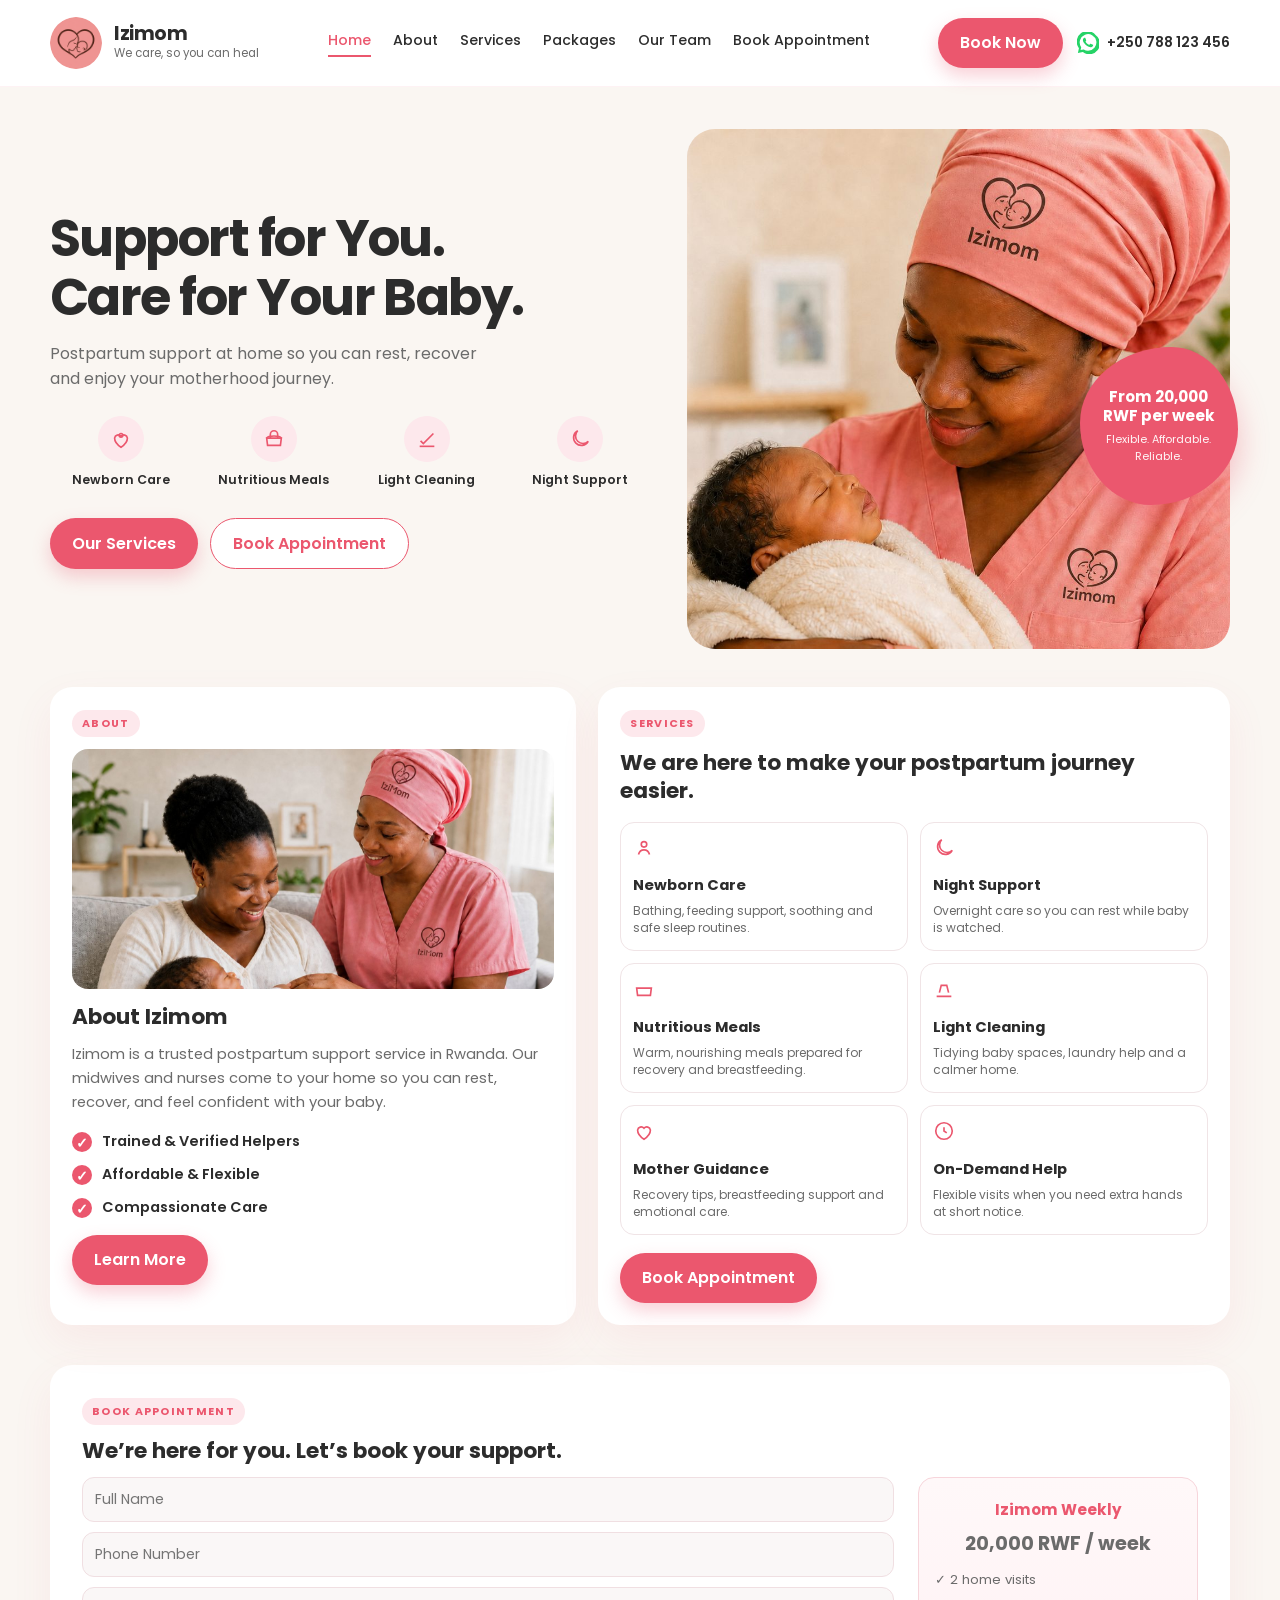
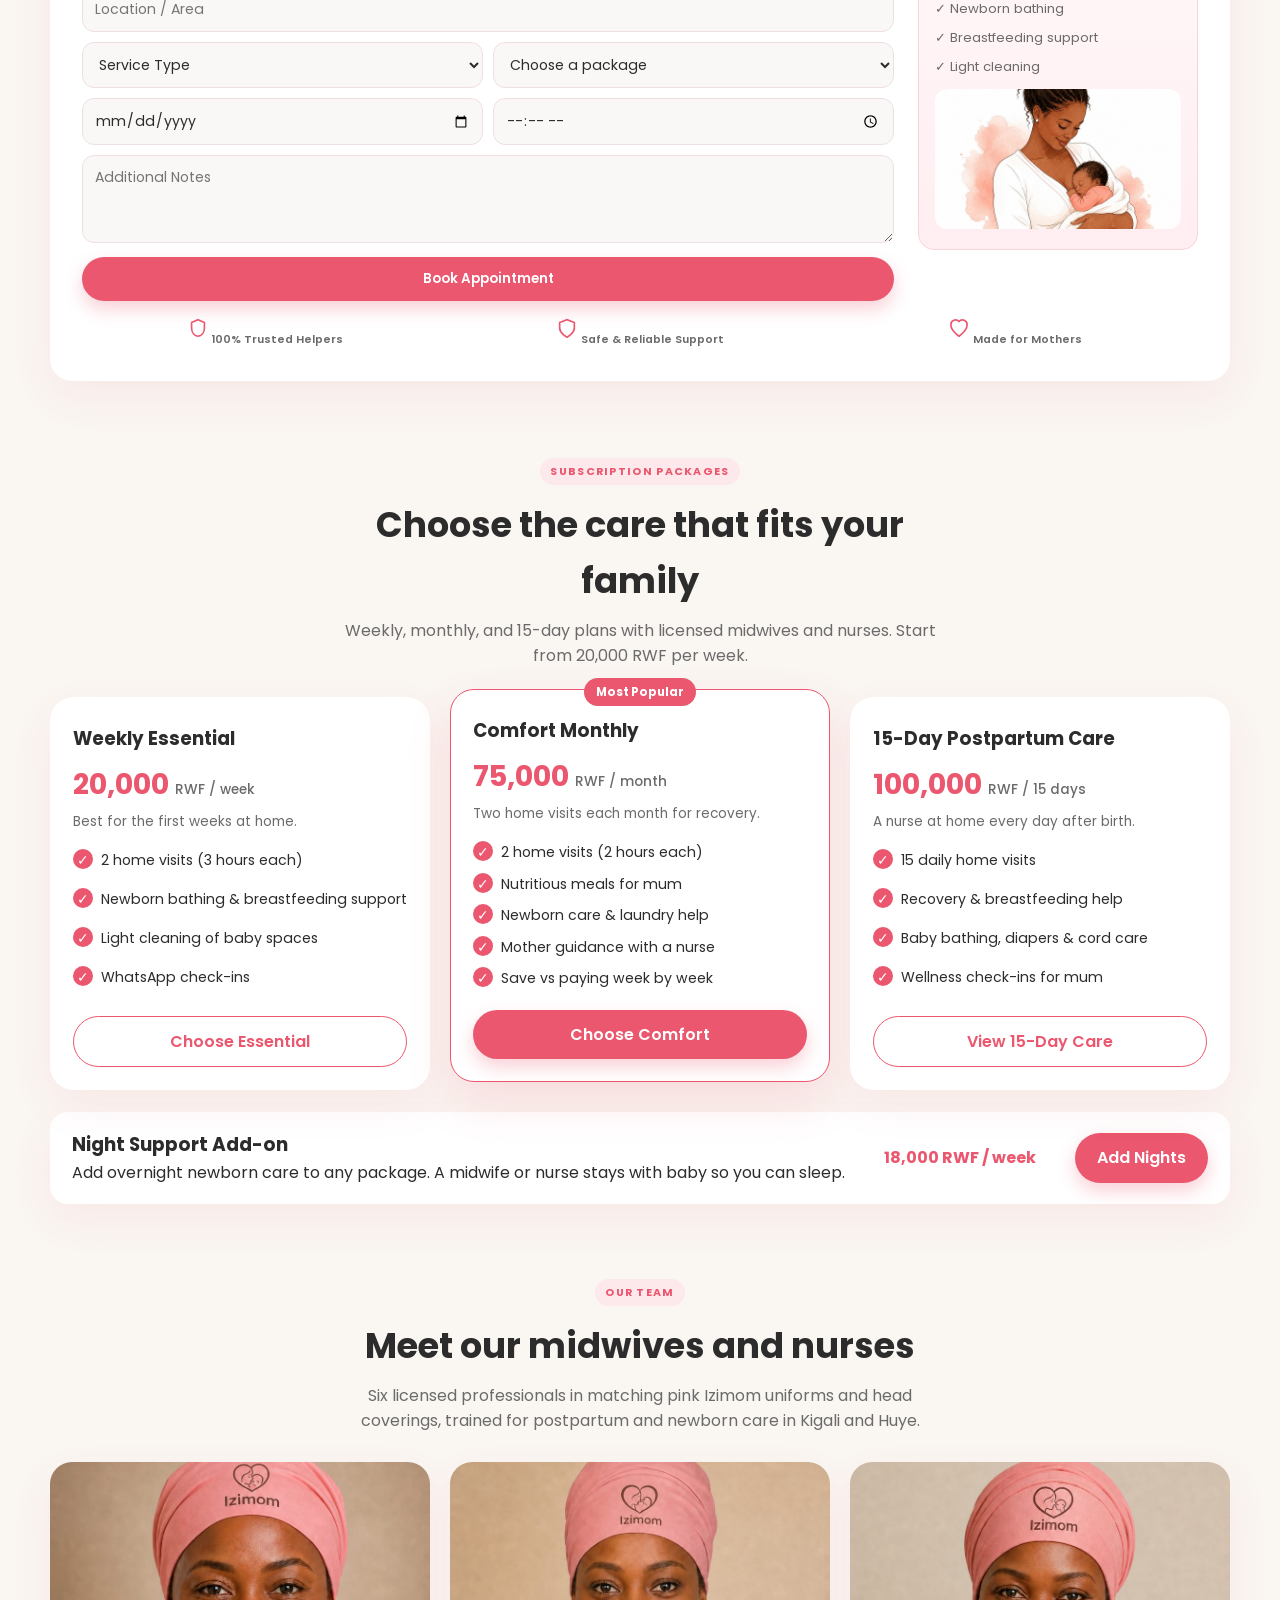
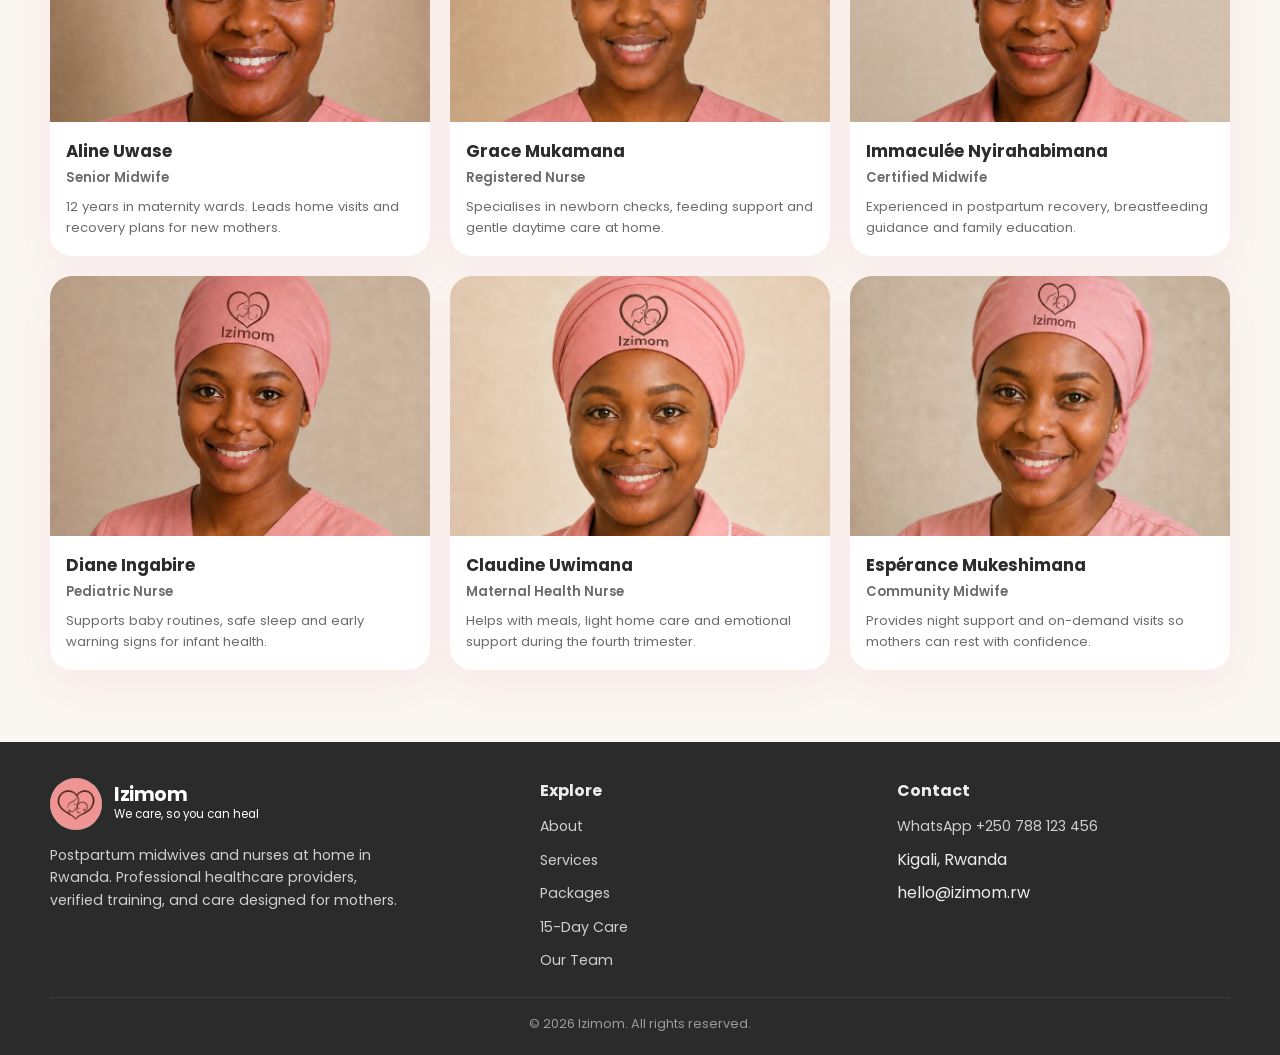
==== index.html @ 1eb3b823 "Set Comfort Monthly visits to two hours each. Co-authored-by: Cursor <cursoragent@cursor.com>" ====
<!DOCTYPE html>
<html lang="en">
<head>
  <meta charset="UTF-8">
  <meta name="viewport" content="width=device-width, initial-scale=1.0">
  <title>Izimom | We care, so you can heal</title>
  <meta name="description" content="Trusted postpartum support at home in Rwanda. Midwives and nurses helping new mothers rest, recover, and care for their babies.">
  <link rel="icon" href="images/logo-icon.png?v=5" type="image/png">
  <link rel="preconnect" href="https://fonts.googleapis.com">
  <link rel="preconnect" href="https://fonts.gstatic.com" crossorigin>
  <link href="https://fonts.googleapis.com/css2?family=Poppins:wght@400;500;600;700;800&display=swap" rel="stylesheet">
  <link rel="stylesheet" href="css/styles.css">
</head>
<body>
  <header class="header">
    <div class="container header-inner">
      <a class="brand" href="#home">
        <img src="images/logo-icon.png?v=5" alt="Izimom logo">
        <span class="brand-text">
          <strong>Izimom</strong>
          <span>We care, so you can heal</span>
        </span>
      </a>

      <button class="menu-toggle" aria-label="Open menu">
        <span></span><span></span><span></span>
      </button>

      <nav class="nav" aria-label="Primary">
        <a class="active" href="#home">Home</a>
        <a href="#about">About</a>
        <a href="#services">Services</a>
        <a href="#packages">Packages</a>
        <a href="#team">Our Team</a>
        <a href="#booking">Book Appointment</a>
      </nav>

      <div class="header-actions">
        <a class="btn btn-primary" href="#booking">Book Now</a>
        <a class="whatsapp" href="https://wa.me/250788123456" target="_blank" rel="noopener">
          <svg viewBox="0 0 24 24" fill="#25D366" aria-hidden="true">
            <path d="M20.5 3.5A11 11 0 0 0 2.1 17.7L1 23l5.4-1.1A11 11 0 1 0 20.5 3.5zm-8.5 17a9.1 9.1 0 0 1-4.6-1.3l-.3-.2-3.2.7.7-3.1-.2-.3A9.1 9.1 0 1 1 12 20.5zm5-6.8c-.3-.1-1.6-.8-1.9-.9s-.4-.1-.6.1-.7.9-.8 1-.3.2-.6.1a7.4 7.4 0 0 1-2.2-1.4 8.2 8.2 0 0 1-1.5-1.9c-.2-.3 0-.4.1-.6l.4-.5.1-.3a.5.5 0 0 0 0-.5c0-.1-.6-1.5-.8-2s-.4-.5-.6-.5h-.5a1 1 0 0 0-.7.3 3 3 0 0 0-1 2.3 5.2 5.2 0 0 0 1.1 2.8 12 12 0 0 0 4.6 4.1 15.6 15.6 0 0 0 1.6.6 3.8 3.8 0 0 0 1.8.1 2.9 2.9 0 0 0 1.9-1.3 2.3 2.3 0 0 0 .2-1.3c-.1-.1-.3-.2-.6-.3z"/>
          </svg>
          <span>+250 788 123 456</span>
        </a>
      </div>
    </div>
  </header>

  <main>
    <section class="hero" id="home">
      <div class="container hero-grid">
        <div>
          <h1>Support for You.<br>Care for Your Baby.</h1>
          <p class="lead">Postpartum support at home so you can rest, recover and enjoy your motherhood journey.</p>

          <div class="feature-row">
            <div class="feature">
              <span class="feature-icon">
                <svg viewBox="0 0 24 24" fill="none" stroke="currentColor" stroke-width="1.8"><path d="M12 21s-7-4.4-7-10a4 4 0 0 1 7-2 4 4 0 0 1 7 2c0 5.6-7 10-7 10z"/><circle cx="12" cy="8" r="2"/></svg>
              </span>
              Newborn Care
            </div>
            <div class="feature">
              <span class="feature-icon">
                <svg viewBox="0 0 24 24" fill="none" stroke="currentColor" stroke-width="1.8"><path d="M4 11h16l-1 8H5l-1-8z"/><path d="M8 11V7a4 4 0 0 1 8 0v4"/><path d="M4 11c2-3 14-3 16 0"/></svg>
              </span>
              Nutritious Meals
            </div>
            <div class="feature">
              <span class="feature-icon">
                <svg viewBox="0 0 24 24" fill="none" stroke="currentColor" stroke-width="1.8"><path d="M5 14l3 3 11-11"/><path d="M4 20h16"/></svg>
              </span>
              Light Cleaning
            </div>
            <div class="feature">
              <span class="feature-icon">
                <svg viewBox="0 0 24 24" fill="none" stroke="currentColor" stroke-width="1.8"><path d="M21 14.5A8.5 8.5 0 1 1 9.5 3 7 7 0 0 0 21 14.5z"/></svg>
              </span>
              Night Support
            </div>
          </div>

          <div class="hero-ctas">
            <a class="btn btn-primary" href="#services">Our Services</a>
            <a class="btn btn-outline" href="#booking">Book Appointment</a>
          </div>
        </div>

        <div class="hero-media">
          <img src="images/hero-nurse.jpg?v=5" alt="Izimom nurse in a pink uniform, holding a sleeping newborn">
          <aside class="price-badge">
            <div>
              <strong>From 20,000 RWF per week</strong>
              <small>Flexible. Affordable. Reliable.</small>
            </div>
          </aside>
        </div>
      </div>
    </section>

    <section class="about-services" id="about">
      <div class="container about-services-grid">
        <article class="panel">
          <span class="eyebrow">ABOUT</span>
          <img class="about-photo" src="images/about-care.jpg?v=5" alt="Izimom nurse supporting a mother and baby">
          <h2>About Izimom</h2>
          <p>Izimom is a trusted postpartum support service in Rwanda. Our midwives and nurses come to your home so you can rest, recover, and feel confident with your baby.</p>
          <ul class="checks">
            <li><span class="check">✓</span> Trained &amp; Verified Helpers</li>
            <li><span class="check">✓</span> Affordable &amp; Flexible</li>
            <li><span class="check">✓</span> Compassionate Care</li>
          </ul>
          <a class="btn btn-primary" href="#team">Learn More</a>
        </article>

        <article class="panel" id="services">
          <span class="eyebrow">SERVICES</span>
          <h2>We are here to make your postpartum journey easier.</h2>
          <div class="service-grid">
            <div class="service-card">
              <svg viewBox="0 0 24 24" fill="none" stroke="currentColor" stroke-width="1.8"><circle cx="12" cy="8" r="3"/><path d="M6 19c.8-3 3-5 6-5s5.2 2 6 5"/></svg>
              <h3>Newborn Care</h3>
              <p>Bathing, feeding support, soothing and safe sleep routines.</p>
            </div>
            <div class="service-card">
              <svg viewBox="0 0 24 24" fill="none" stroke="currentColor" stroke-width="1.8"><path d="M21 14.5A8.5 8.5 0 1 1 9.5 3 7 7 0 0 0 21 14.5z"/></svg>
              <h3>Night Support</h3>
              <p>Overnight care so you can rest while baby is watched.</p>
            </div>
            <div class="service-card">
              <svg viewBox="0 0 24 24" fill="none" stroke="currentColor" stroke-width="1.8"><path d="M4 11h16l-1 8H5l-1-8z"/></svg>
              <h3>Nutritious Meals</h3>
              <p>Warm, nourishing meals prepared for recovery and breastfeeding.</p>
            </div>
            <div class="service-card">
              <svg viewBox="0 0 24 24" fill="none" stroke="currentColor" stroke-width="1.8"><path d="M4 20h16M7 16l2-8h6l2 8"/></svg>
              <h3>Light Cleaning</h3>
              <p>Tidying baby spaces, laundry help and a calmer home.</p>
            </div>
            <div class="service-card">
              <svg viewBox="0 0 24 24" fill="none" stroke="currentColor" stroke-width="1.8"><path d="M12 21s-7-4.4-7-10a4 4 0 0 1 7-2 4 4 0 0 1 7 2c0 5.6-7 10-7 10z"/></svg>
              <h3>Mother Guidance</h3>
              <p>Recovery tips, breastfeeding support and emotional care.</p>
            </div>
            <div class="service-card">
              <svg viewBox="0 0 24 24" fill="none" stroke="currentColor" stroke-width="1.8"><circle cx="12" cy="12" r="9"/><path d="M12 8v4l3 2"/></svg>
              <h3>On-Demand Help</h3>
              <p>Flexible visits when you need extra hands at short notice.</p>
            </div>
          </div>
          <a class="btn btn-primary" href="#booking">Book Appointment</a>
        </article>
      </div>
    </section>

    <section class="booking-section" id="booking">
      <div class="container">
        <article class="panel booking-panel">
          <span class="eyebrow">BOOK APPOINTMENT</span>
          <h2>We’re here for you. Let’s book your support.</h2>
          <div class="booking-wrap">
            <form class="form" id="booking-form">
              <label class="sr-only" for="name">Full Name</label>
              <input id="name" name="name" type="text" placeholder="Full Name" required>

              <label class="sr-only" for="phone">Phone Number</label>
              <input id="phone" name="phone" type="tel" placeholder="Phone Number" required>

              <label class="sr-only" for="location">Location / Area</label>
              <input id="location" name="location" type="text" placeholder="Location / Area" required>

              <div class="form-row">
                <label class="sr-only" for="service">Service Type</label>
                <select id="service" name="service" required>
                  <option value="">Service Type</option>
                  <option>Newborn Care</option>
                  <option>Night Support</option>
                  <option>Nutritious Meals</option>
                  <option>Light Cleaning</option>
                  <option>Mother Guidance</option>
                  <option>On-Demand Help</option>
                </select>

                <label class="sr-only" for="package">Subscription Package</label>
                <select id="package" name="package" required>
                  <option value="">Choose a package</option>
                  <option>Weekly Essential — 20,000 RWF / week</option>
                  <option>Comfort Monthly — 75,000 RWF / month</option>
                  <option>15-Day Postpartum Care — 100,000 RWF</option>
                  <option>Night Support Add-on — 18,000 RWF / week</option>
                </select>
              </div>

              <div class="form-row">
                <label class="sr-only" for="date">Preferred Date</label>
                <input id="date" name="date" type="date" required>

                <label class="sr-only" for="time">Preferred Time</label>
                <input id="time" name="time" type="time" required>
              </div>

              <label class="sr-only" for="notes">Additional Notes</label>
              <textarea id="notes" name="notes" placeholder="Additional Notes"></textarea>

              <button class="btn btn-primary" type="submit">Book Appointment</button>
            </form>

            <aside class="weekly-card">
              <h3>Izimom Weekly</h3>
              <p class="price">20,000 RWF / week</p>
              <ul>
                <li>✓ 2 home visits</li>
                <li>✓ Newborn bathing</li>
                <li>✓ Breastfeeding support</li>
                <li>✓ Light cleaning</li>
              </ul>
              <img src="images/pricing-illustration.jpg" alt="Mother holding a baby illustration">
            </aside>
          </div>

          <div class="trust">
            <div>
              <svg viewBox="0 0 24 24" fill="none" stroke="currentColor" stroke-width="1.8"><path d="M12 3l7 3v6c0 5-3.2 8.4-7 9-3.8-.6-7-4-7-9V6l7-3z"/></svg>
              100% Trusted Helpers
            </div>
            <div>
              <svg viewBox="0 0 24 24" fill="none" stroke="currentColor" stroke-width="1.8"><path d="M12 22s8-4 8-10V6l-8-3-8 3v6c0 6 8 10 8 10z"/></svg>
              Safe &amp; Reliable Support
            </div>
            <div>
              <svg viewBox="0 0 24 24" fill="none" stroke="currentColor" stroke-width="1.8"><path d="M20.8 8.6a5 5 0 0 0-8.8-3.6A5 5 0 0 0 3.2 8.6C3.2 15 12 21 12 21s8.8-6 8.8-12.4z"/></svg>
              Made for Mothers
            </div>
          </div>
        </article>
      </div>
    </section>

    <section class="packages" id="packages">
      <div class="container">
        <div class="section-head">
          <span class="eyebrow">SUBSCRIPTION PACKAGES</span>
          <h2>Choose the care that fits your family</h2>
          <p>Weekly, monthly, and 15-day plans with licensed midwives and nurses. Start from 20,000 RWF per week.</p>
        </div>

        <div class="package-grid">
          <article class="package-card">
            <h3>Weekly Essential</h3>
            <p class="amount">20,000 <span>RWF / week</span></p>
            <p class="who">Best for the first weeks at home.</p>
            <ul>
              <li><span class="check">✓</span> 2 home visits (3 hours each)</li>
              <li><span class="check">✓</span> Newborn bathing &amp; breastfeeding support</li>
              <li><span class="check">✓</span> Light cleaning of baby spaces</li>
              <li><span class="check">✓</span> WhatsApp check-ins</li>
            </ul>
            <a class="btn btn-outline" href="#booking">Choose Essential</a>
          </article>

          <article class="package-card featured">
            <span class="popular">Most Popular</span>
            <h3>Comfort Monthly</h3>
            <p class="amount">75,000 <span>RWF / month</span></p>
            <p class="who">Two home visits each month for recovery.</p>
            <ul>
              <li><span class="check">✓</span> 2 home visits (2 hours each)</li>
              <li><span class="check">✓</span> Nutritious meals for mum</li>
              <li><span class="check">✓</span> Newborn care &amp; laundry help</li>
              <li><span class="check">✓</span> Mother guidance with a nurse</li>
              <li><span class="check">✓</span> Save vs paying week by week</li>
            </ul>
            <a class="btn btn-primary" href="#booking">Choose Comfort</a>
          </article>

          <article class="package-card">
            <h3>15-Day Postpartum Care</h3>
            <p class="amount">100,000 <span>RWF / 15 days</span></p>
            <p class="who">A nurse at home every day after birth.</p>
            <ul>
              <li><span class="check">✓</span> 15 daily home visits</li>
              <li><span class="check">✓</span> Recovery &amp; breastfeeding help</li>
              <li><span class="check">✓</span> Baby bathing, diapers &amp; cord care</li>
              <li><span class="check">✓</span> Wellness check-ins for mum</li>
            </ul>
            <a class="btn btn-outline" href="/15-day/">View 15-Day Care</a>
          </article>
        </div>

        <div class="addon">
          <div>
            <h3>Night Support Add-on</h3>
            <p>Add overnight newborn care to any package. A midwife or nurse stays with baby so you can sleep.</p>
          </div>
          <strong>18,000 RWF / week</strong>
          <a class="btn btn-primary" href="#booking">Add Nights</a>
        </div>
      </div>
    </section>

    <section class="team" id="team">
      <div class="container">
        <div class="section-head">
          <span class="eyebrow">OUR TEAM</span>
          <h2>Meet our midwives and nurses</h2>
          <p>Six licensed professionals in matching pink Izimom uniforms and head coverings, trained for postpartum and newborn care in Kigali and Huye.</p>
        </div>

        <div class="team-grid">
          <article class="member">
            <img src="images/team-aline.jpg?v=5" alt="Aline Uwase, Senior Midwife">
            <div class="member-body">
              <h3>Aline Uwase</h3>
              <p class="role">Senior Midwife</p>
              <p>12 years in maternity wards. Leads home visits and recovery plans for new mothers.</p>
            </div>
          </article>
          <article class="member">
            <img src="images/team-grace.jpg?v=5" alt="Grace Mukamana, Registered Nurse">
            <div class="member-body">
              <h3>Grace Mukamana</h3>
              <p class="role">Registered Nurse</p>
              <p>Specialises in newborn checks, feeding support and gentle daytime care at home.</p>
            </div>
          </article>
          <article class="member">
            <img src="images/team-immaculee.jpg?v=5" alt="Immaculée Nyirahabimana, Certified Midwife">
            <div class="member-body">
              <h3>Immaculée Nyirahabimana</h3>
              <p class="role">Certified Midwife</p>
              <p>Experienced in postpartum recovery, breastfeeding guidance and family education.</p>
            </div>
          </article>
          <article class="member">
            <img src="images/team-diane.jpg?v=5" alt="Diane Ingabire, Pediatric Nurse">
            <div class="member-body">
              <h3>Diane Ingabire</h3>
              <p class="role">Pediatric Nurse</p>
              <p>Supports baby routines, safe sleep and early warning signs for infant health.</p>
            </div>
          </article>
          <article class="member">
            <img src="images/team-claudine.jpg?v=5" alt="Claudine Uwimana, Maternal Health Nurse">
            <div class="member-body">
              <h3>Claudine Uwimana</h3>
              <p class="role">Maternal Health Nurse</p>
              <p>Helps with meals, light home care and emotional support during the fourth trimester.</p>
            </div>
          </article>
          <article class="member">
            <img src="images/team-esperance.jpg?v=5" alt="Espérance Mukeshimana, Community Midwife">
            <div class="member-body">
              <h3>Espérance Mukeshimana</h3>
              <p class="role">Community Midwife</p>
              <p>Provides night support and on-demand visits so mothers can rest with confidence.</p>
            </div>
          </article>
        </div>
      </div>
    </section>
  </main>

  <footer class="footer">
    <div class="container footer-grid">
      <div>
        <a class="brand" href="#home">
          <img src="images/logo-icon.png?v=5" alt="">
          <span class="brand-text">
            <strong>Izimom</strong>
            <span>We care, so you can heal</span>
          </span>
        </a>
        <p style="margin-top:14px;max-width:360px;">Postpartum midwives and nurses at home in Rwanda. Professional healthcare providers, verified training, and care designed for mothers.</p>
      </div>
      <div>
        <h4>Explore</h4>
        <ul>
          <li><a href="#about">About</a></li>
          <li><a href="#services">Services</a></li>
          <li><a href="#packages">Packages</a></li>
          <li><a href="/15-day/">15-Day Care</a></li>
          <li><a href="#team">Our Team</a></li>
        </ul>
      </div>
      <div>
        <h4>Contact</h4>
        <ul>
          <li><a href="https://wa.me/250788123456">WhatsApp +250 788 123 456</a></li>
          <li>Kigali, Rwanda</li>
          <li>hello@izimom.rw</li>
        </ul>
      </div>
    </div>
    <div class="container copy">© <span id="year"></span> Izimom. All rights reserved.</div>
  </footer>

  <div class="toast" role="status">Thank you. Your appointment request has been received.</div>
  <script src="js/main.js"></script>
</body>
</html>
---- css/styles.css ----
:root {
  --coral: #eb576e;
  --coral-dark: #d4455d;
  --coral-soft: #fde8ec;
  --blush: #fff4f6;
  --cream: #faf6f2;
  --white: #ffffff;
  --ink: #2c2c2c;
  --muted: #6b6b6b;
  --line: #f0e4e6;
  --shadow: 0 16px 40px rgba(235, 87, 110, 0.08);
  --radius: 22px;
  --header-h: 86px;
}

*,
*::before,
*::after {
  box-sizing: border-box;
  margin: 0;
  padding: 0;
}

html {
  scroll-behavior: smooth;
  scroll-padding-top: 96px;
}

body {
  font-family: "Poppins", sans-serif;
  color: var(--ink);
  background: var(--cream);
  line-height: 1.6;
}

img {
  max-width: 100%;
  display: block;
}

a {
  color: inherit;
  text-decoration: none;
}

button,
input,
select,
textarea {
  font-family: inherit;
}

.container {
  width: min(1180px, calc(100% - 40px));
  margin-inline: auto;
}

.sr-only {
  position: absolute;
  width: 1px;
  height: 1px;
  padding: 0;
  margin: -1px;
  overflow: hidden;
  clip: rect(0, 0, 0, 0);
  border: 0;
}

/* Header */
.header {
  position: sticky;
  top: 0;
  z-index: 50;
  background: rgba(255, 255, 255, 0.94);
  backdrop-filter: blur(12px);
  border-bottom: 1px solid rgba(235, 87, 110, 0.08);
}

.header-inner {
  min-height: var(--header-h);
  display: grid;
  grid-template-columns: auto 1fr auto;
  align-items: center;
  gap: 24px;
}

.brand {
  display: flex;
  align-items: center;
  gap: 12px;
}

.brand img,
.brand svg {
  width: 52px;
  height: 52px;
  flex-shrink: 0;
  border-radius: 50%;
  object-fit: cover;
}

.brand-text strong {
  display: block;
  font-size: 1.2rem;
  font-weight: 700;
  letter-spacing: -0.02em;
  line-height: 1.1;
}

.brand-text span {
  display: block;
  font-size: 0.72rem;
  color: var(--muted);
  font-weight: 400;
}

.nav {
  display: flex;
  justify-content: center;
  flex-wrap: wrap;
  gap: 18px 22px;
}

.nav a {
  font-size: 0.88rem;
  font-weight: 500;
  color: var(--ink);
  padding-bottom: 4px;
  border-bottom: 2px solid transparent;
  white-space: nowrap;
}

.nav a:hover,
.nav a.active {
  color: var(--coral);
  border-bottom-color: var(--coral);
}

.header-actions {
  display: flex;
  align-items: center;
  gap: 14px;
}

.btn {
  display: inline-flex;
  align-items: center;
  justify-content: center;
  gap: 8px;
  border: none;
  cursor: pointer;
  border-radius: 999px;
  font-weight: 600;
  transition: 0.2s ease;
}

.btn-primary {
  background: var(--coral);
  color: var(--white);
  padding: 12px 22px;
  box-shadow: 0 8px 18px rgba(235, 87, 110, 0.28);
}

.btn-primary:hover {
  background: var(--coral-dark);
  transform: translateY(-1px);
}

.btn-outline {
  background: var(--white);
  color: var(--coral);
  border: 1.5px solid var(--coral);
  padding: 12px 22px;
}

.btn-outline:hover {
  background: var(--coral-soft);
}

.whatsapp {
  display: flex;
  align-items: center;
  gap: 8px;
  font-size: 0.86rem;
  font-weight: 600;
  white-space: nowrap;
}

.whatsapp svg {
  width: 22px;
  height: 22px;
}

.menu-toggle {
  display: none;
  width: 42px;
  height: 42px;
  border: 1px solid var(--line);
  background: var(--white);
  border-radius: 12px;
  cursor: pointer;
}

.menu-toggle span {
  display: block;
  width: 18px;
  height: 2px;
  margin: 4px auto;
  background: var(--ink);
}

/* Hero */
.hero {
  padding: 42px 0 28px;
}

.hero-grid {
  display: grid;
  grid-template-columns: 1.05fr 0.95fr;
  gap: 36px;
  align-items: center;
}

.hero h1 {
  font-size: clamp(2.1rem, 4vw, 3.35rem);
  line-height: 1.15;
  letter-spacing: -0.03em;
  margin-bottom: 14px;
}

.hero p.lead {
  color: var(--muted);
  max-width: 460px;
  margin-bottom: 24px;
}

.feature-row {
  display: grid;
  grid-template-columns: repeat(4, minmax(0, 1fr));
  gap: 12px;
  margin-bottom: 28px;
}

.feature {
  display: flex;
  flex-direction: column;
  align-items: center;
  text-align: center;
  gap: 8px;
  font-size: 0.78rem;
  font-weight: 600;
}

.feature-icon {
  width: 46px;
  height: 46px;
  border-radius: 50%;
  background: var(--coral-soft);
  color: var(--coral);
  display: grid;
  place-items: center;
}

.feature-icon svg {
  width: 22px;
  height: 22px;
}

.hero-ctas {
  display: flex;
  gap: 12px;
  flex-wrap: wrap;
}

.hero-media {
  position: relative;
}

.hero-media img {
  width: 100%;
  height: 520px;
  object-fit: cover;
  object-position: 50% 20%;
  border-radius: 28px;
}

.price-badge {
  position: absolute;
  right: -8px;
  top: 42%;
  width: 158px;
  height: 158px;
  background: var(--coral);
  color: var(--white);
  text-align: center;
  display: grid;
  place-items: center;
  padding: 18px;
  border-radius: 58% 42% 55% 45% / 48% 52% 48% 52%;
  box-shadow: 0 16px 30px rgba(235, 87, 110, 0.35);
  animation: float 4.5s ease-in-out infinite;
}

.price-badge strong {
  display: block;
  font-size: 0.95rem;
  line-height: 1.25;
}

.price-badge small {
  display: block;
  margin-top: 6px;
  font-size: 0.68rem;
  opacity: 0.95;
}

@keyframes float {
  0%,
  100% {
    transform: translateY(0);
  }
  50% {
    transform: translateY(-8px);
  }
}

/* About + Services */
.about-services {
  padding: 10px 0 28px;
}

.about-services-grid {
  display: grid;
  grid-template-columns: 1fr 1.2fr;
  gap: 22px;
  align-items: stretch;
}

.panel {
  background: var(--white);
  border-radius: var(--radius);
  padding: 22px;
  box-shadow: var(--shadow);
}

.eyebrow {
  display: inline-block;
  background: var(--coral-soft);
  color: var(--coral);
  font-size: 0.68rem;
  font-weight: 700;
  letter-spacing: 0.12em;
  padding: 5px 10px;
  border-radius: 999px;
  margin-bottom: 12px;
}

.panel h2 {
  font-size: 1.35rem;
  line-height: 1.3;
  margin-bottom: 12px;
}

.about-photo {
  width: 100%;
  height: 240px;
  object-fit: cover;
  object-position: 50% 20%;
  border-radius: 16px;
  margin-bottom: 14px;
}

.booking-section {
  padding: 12px 0 56px;
}

.booking-panel {
  padding: 32px;
}

.form-row {
  display: grid;
  grid-template-columns: 1fr 1fr;
  gap: 10px;
}

.panel p {
  color: var(--muted);
  font-size: 0.92rem;
}

.checks {
  list-style: none;
  margin: 16px 0;
  display: grid;
  gap: 10px;
}

.checks li {
  display: flex;
  align-items: center;
  gap: 10px;
  font-size: 0.9rem;
  font-weight: 600;
}

.check {
  width: 20px;
  height: 20px;
  border-radius: 50%;
  background: var(--coral);
  color: var(--white);
  display: grid;
  place-items: center;
  flex-shrink: 0;
}

.service-grid {
  display: grid;
  grid-template-columns: 1fr 1fr;
  gap: 12px;
  margin: 16px 0 18px;
}

.service-card {
  border: 1px solid var(--line);
  border-radius: 14px;
  padding: 14px 12px;
  background: var(--white);
}

.service-card svg {
  width: 22px;
  height: 22px;
  color: var(--coral);
  margin-bottom: 8px;
}

.service-card h3 {
  font-size: 0.92rem;
  margin-bottom: 4px;
}

.service-card p {
  font-size: 0.75rem;
  line-height: 1.45;
}

.booking-wrap {
  display: grid;
  grid-template-columns: 1.6fr 280px;
  gap: 24px;
  align-items: start;
}

.form {
  display: grid;
  gap: 10px;
}

.form input,
.form select,
.form textarea {
  width: 100%;
  border: 1px solid #f0dfe2;
  background: #faf7f7;
  border-radius: 12px;
  padding: 11px 12px;
  font-size: 0.88rem;
  color: var(--ink);
  outline: none;
}

.form input:focus,
.form select:focus,
.form textarea:focus {
  border-color: var(--coral);
  background: var(--white);
}

.form textarea {
  min-height: 88px;
  resize: vertical;
}

.form .btn {
  width: 100%;
  margin-top: 4px;
}

.weekly-card {
  background: linear-gradient(180deg, #fff8f9 0%, #ffeef1 100%);
  border: 1px solid #f7d5db;
  border-radius: 16px;
  padding: 20px 16px;
  text-align: center;
}

.weekly-card h3 {
  font-size: 0.95rem;
  color: var(--coral);
}

.weekly-card .price {
  font-size: 1.2rem;
  font-weight: 700;
  margin: 6px 0 10px;
}

.weekly-card ul {
  list-style: none;
  text-align: left;
  font-size: 0.82rem;
  color: var(--muted);
  display: grid;
  gap: 8px;
  margin-bottom: 12px;
}

.weekly-card img {
  width: 100%;
  height: 140px;
  object-fit: cover;
  border-radius: 12px;
}

.trust {
  display: grid;
  grid-template-columns: repeat(3, 1fr);
  gap: 8px;
  margin-top: 16px;
  text-align: center;
}

.trust div {
  font-size: 0.68rem;
  font-weight: 600;
  color: var(--muted);
}

.trust svg {
  width: 22px;
  height: 22px;
  color: var(--coral);
  margin: 0 auto 4px;
}

/* Packages */
.packages {
  padding: 20px 0 64px;
}

.section-head {
  text-align: center;
  max-width: 620px;
  margin: 0 auto 28px;
}

.section-head h2 {
  font-size: clamp(1.6rem, 3vw, 2.2rem);
  margin-bottom: 8px;
}

.section-head p {
  color: var(--muted);
}

.package-grid {
  display: grid;
  grid-template-columns: repeat(3, 1fr);
  gap: 20px;
}

.package-card {
  background: var(--white);
  border-radius: 24px;
  padding: 26px 22px 22px;
  box-shadow: var(--shadow);
  position: relative;
  display: flex;
  flex-direction: column;
  border: 1px solid transparent;
}

.package-card.featured {
  border-color: var(--coral);
  transform: translateY(-8px);
  box-shadow: 0 20px 44px rgba(235, 87, 110, 0.16);
}

.popular {
  position: absolute;
  top: -12px;
  left: 50%;
  transform: translateX(-50%);
  background: var(--coral);
  color: var(--white);
  font-size: 0.72rem;
  font-weight: 700;
  padding: 5px 12px;
  border-radius: 999px;
}

.package-card h3 {
  font-size: 1.15rem;
}

.package-card .amount {
  font-size: 1.8rem;
  font-weight: 700;
  margin: 8px 0 4px;
  color: var(--coral);
}

.package-card .amount span {
  font-size: 0.85rem;
  color: var(--muted);
  font-weight: 500;
}

.package-card .who {
  font-size: 0.85rem;
  color: var(--muted);
  margin-bottom: 16px;
}

.package-card ul {
  list-style: none;
  display: grid;
  gap: 9px;
  margin-bottom: 20px;
  flex: 1;
}

.package-card li {
  display: flex;
  gap: 8px;
  font-size: 0.88rem;
}

.addon {
  margin-top: 22px;
  background: var(--white);
  border-radius: 18px;
  padding: 18px 22px;
  display: flex;
  justify-content: space-between;
  gap: 16px;
  align-items: center;
  box-shadow: var(--shadow);
  flex-wrap: wrap;
}

.addon strong {
  color: var(--coral);
}

/* 15-day package page */
.pkg-hero {
  position: relative;
  min-height: min(78vh, 640px);
  display: grid;
  align-items: end;
  color: #fff;
}

.pkg-hero img {
  position: absolute;
  inset: 0;
  width: 100%;
  height: 100%;
  object-fit: cover;
}

.pkg-hero::after {
  content: "";
  position: absolute;
  inset: 0;
  background: linear-gradient(180deg, rgba(36, 18, 22, 0.15) 20%, rgba(36, 18, 22, 0.82) 100%);
}

.pkg-hero-copy {
  position: relative;
  z-index: 1;
  width: min(1180px, calc(100% - 40px));
  margin: 0 auto;
  padding: 48px 0 56px;
}

.pkg-hero h1 {
  font-size: clamp(2rem, 4.4vw, 3.4rem);
  max-width: 14ch;
  margin-bottom: 12px;
}

.pkg-hero-copy > p {
  max-width: 46ch;
  color: #f3d4da;
  margin-bottom: 20px;
}

.pkg-hero-price {
  margin-bottom: 22px;
}

.pkg-hero-price strong {
  display: block;
  font-size: clamp(2rem, 4vw, 2.8rem);
  line-height: 1;
}

.pkg-hero-price span {
  font-size: 1rem;
  font-weight: 600;
}

.pkg-hero-price small {
  display: block;
  margin-top: 6px;
  color: #f3d4da;
}

.pkg-hero .btn-outline {
  color: #fff;
  border-color: rgba(255, 255, 255, 0.55);
}

.pkg-intro {
  padding: 56px 0 28px;
}

.pkg-intro-grid {
  display: grid;
  grid-template-columns: 1.5fr 0.9fr;
  gap: 28px;
  align-items: start;
}

.pkg-intro h2 {
  font-size: clamp(1.5rem, 2.8vw, 2rem);
  margin: 8px 0 14px;
  max-width: 22ch;
}

.pkg-intro p {
  color: var(--muted);
  margin-bottom: 12px;
}

.pkg-facts {
  background: var(--white);
  border-radius: var(--radius);
  padding: 22px 24px;
  box-shadow: var(--shadow);
}

.pkg-facts ul {
  list-style: none;
  display: grid;
  gap: 12px;
  margin-top: 12px;
}

.pkg-facts li {
  display: flex;
  justify-content: space-between;
  gap: 12px;
  padding-bottom: 10px;
  border-bottom: 1px solid var(--line);
  font-weight: 600;
}

.pkg-facts li span {
  color: var(--muted);
  font-weight: 500;
}

.pkg-includes {
  padding: 20px 0 48px;
}

.include-grid {
  display: grid;
  grid-template-columns: repeat(4, 1fr);
  gap: 16px;
  margin-bottom: 18px;
}

.include-grid article {
  background: var(--white);
  border-radius: 20px;
  overflow: hidden;
  box-shadow: var(--shadow);
}

.include-grid img {
  width: 100%;
  height: 170px;
  object-fit: cover;
}

.include-grid h3,
.include-grid p {
  padding: 0 14px;
}

.include-grid h3 {
  margin-top: 12px;
  font-size: 1rem;
}

.include-grid p {
  color: var(--muted);
  font-size: 0.85rem;
  padding-bottom: 16px;
  margin-top: 6px;
}

.include-list {
  display: grid;
  grid-template-columns: repeat(3, 1fr);
  gap: 12px;
}

.include-list div {
  background: var(--white);
  border-radius: 16px;
  padding: 16px;
  box-shadow: var(--shadow);
}

.include-list strong {
  display: block;
  margin-bottom: 6px;
  font-size: 0.92rem;
}

.include-list span {
  color: var(--muted);
  font-size: 0.82rem;
}

.pkg-how {
  padding: 10px 0 40px;
}

.how-15 {
  display: grid;
  grid-template-columns: repeat(4, 1fr);
  gap: 14px;
}

.how-15 article {
  background: var(--white);
  border-radius: 18px;
  padding: 18px;
  box-shadow: var(--shadow);
}

.how-15 span {
  display: inline-flex;
  width: 32px;
  height: 32px;
  align-items: center;
  justify-content: center;
  background: var(--coral-soft);
  color: var(--coral);
  border-radius: 50%;
  font-weight: 800;
  margin-bottom: 10px;
}

.how-15 h3 {
  font-size: 1rem;
  margin-bottom: 6px;
}

.how-15 p {
  color: var(--muted);
  font-size: 0.85rem;
}

.flagship {
  display: grid;
  grid-template-columns: 1.1fr 1fr;
  gap: 0;
  background: var(--white);
  border-radius: 24px;
  overflow: hidden;
  box-shadow: var(--shadow);
  margin-bottom: 28px;
  border: 1px solid var(--coral);
}

.flagship img {
  width: 100%;
  height: 100%;
  min-height: 280px;
  object-fit: cover;
}

.flagship-body {
  padding: 28px 26px;
}

.flagship-body .amount {
  font-size: 2rem;
  font-weight: 700;
  color: var(--coral);
  margin: 8px 0 10px;
}

.flagship-body .amount span {
  font-size: 0.9rem;
  color: var(--muted);
  font-weight: 500;
}

.flagship-body .popular {
  position: static;
  transform: none;
  display: inline-block;
  margin-bottom: 10px;
}

.flagship-body p {
  color: var(--muted);
  margin-bottom: 16px;
}

.flagship-body ul {
  list-style: none;
  display: grid;
  gap: 8px;
  margin-bottom: 18px;
}

.flagship-body li {
  display: flex;
  gap: 8px;
  font-size: 0.9rem;
}

/* Team */
.team {
  padding: 10px 0 72px;
}

.team-grid {
  display: grid;
  grid-template-columns: repeat(3, 1fr);
  gap: 20px;
}

.member {
  background: var(--white);
  border-radius: 22px;
  overflow: hidden;
  box-shadow: var(--shadow);
}

.member img {
  width: 100%;
  height: 260px;
  object-fit: cover;
  object-position: 50% 18%;
}

.member-body {
  padding: 16px 16px 18px;
}

.member-body h3 {
  font-size: 1.05rem;
}

.role {
  color: var(--coral);
  font-size: 0.82rem;
  font-weight: 600;
  margin: 2px 0 8px;
}

.member-body p {
  font-size: 0.82rem;
  color: var(--muted);
}

/* Footer */
.footer {
  background: #2b2b2b;
  color: #ececec;
  padding: 36px 0 20px;
}

.footer-grid {
  display: grid;
  grid-template-columns: 1.4fr 1fr 1fr;
  gap: 24px;
  margin-bottom: 24px;
}

.footer .brand-text strong,
.footer .brand-text span {
  color: #fff;
}

.footer p,
.footer a {
  color: #cfcfcf;
  font-size: 0.88rem;
}

.footer h4 {
  margin-bottom: 10px;
}

.footer ul {
  list-style: none;
  display: grid;
  gap: 8px;
}

.copy {
  border-top: 1px solid rgba(255, 255, 255, 0.08);
  padding-top: 16px;
  font-size: 0.8rem;
  color: #9a9a9a;
  text-align: center;
}

.toast {
  position: fixed;
  right: 20px;
  bottom: 20px;
  background: var(--ink);
  color: var(--white);
  padding: 14px 18px;
  border-radius: 14px;
  display: none;
  z-index: 80;
}

.toast.show {
  display: block;
}

@media (max-width: 1024px) {
  .header-inner {
    grid-template-columns: auto 1fr auto;
  }

  .nav {
    display: none;
  }

  .nav.open {
    display: flex;
    position: absolute;
    top: var(--header-h);
    left: 0;
    right: 0;
    background: var(--white);
    flex-direction: column;
    padding: 16px 24px 20px;
    gap: 14px;
    border-bottom: 1px solid var(--line);
  }

  .menu-toggle {
    display: inline-block;
  }

  .whatsapp span {
    display: none;
  }

  .hero-grid,
  .about-services-grid,
  .package-grid,
  .team-grid,
  .footer-grid,
  .pkg-intro-grid,
  .include-grid,
  .include-list,
  .how-15,
  .flagship {
    grid-template-columns: 1fr 1fr;
  }

  .hero-grid,
  .about-services-grid,
  .booking-wrap {
    grid-template-columns: 1fr;
  }

  .hero-media img {
    height: 420px;
  }

  .package-grid .package-card:last-child,
  .footer-grid > :first-child {
    grid-column: 1 / -1;
  }
}

@media (max-width: 720px) {
  .container {
    width: min(1180px, calc(100% - 28px));
  }

  .feature-row,
  .service-grid,
  .booking-wrap,
  .form-row,
  .package-grid,
  .team-grid,
  .footer-grid,
  .trust,
  .pkg-intro-grid,
  .include-grid,
  .include-list,
  .how-15,
  .flagship {
    grid-template-columns: 1fr;
  }

  .booking-panel {
    padding: 22px;
  }

  .service-grid {
    grid-template-columns: 1fr 1fr;
  }

  .hero-media img {
    height: 360px;
  }

  .price-badge {
    width: 128px;
    height: 128px;
    right: 8px;
    top: auto;
    bottom: 16px;
  }

  .package-card.featured {
    transform: none;
  }

  .header-actions .btn {
    padding: 10px 14px;
    font-size: 0.85rem;
  }
}

@media (max-width: 520px) {
  .service-grid {
    grid-template-columns: 1fr;
  }

  .team-grid {
    grid-template-columns: 1fr;
  }
}
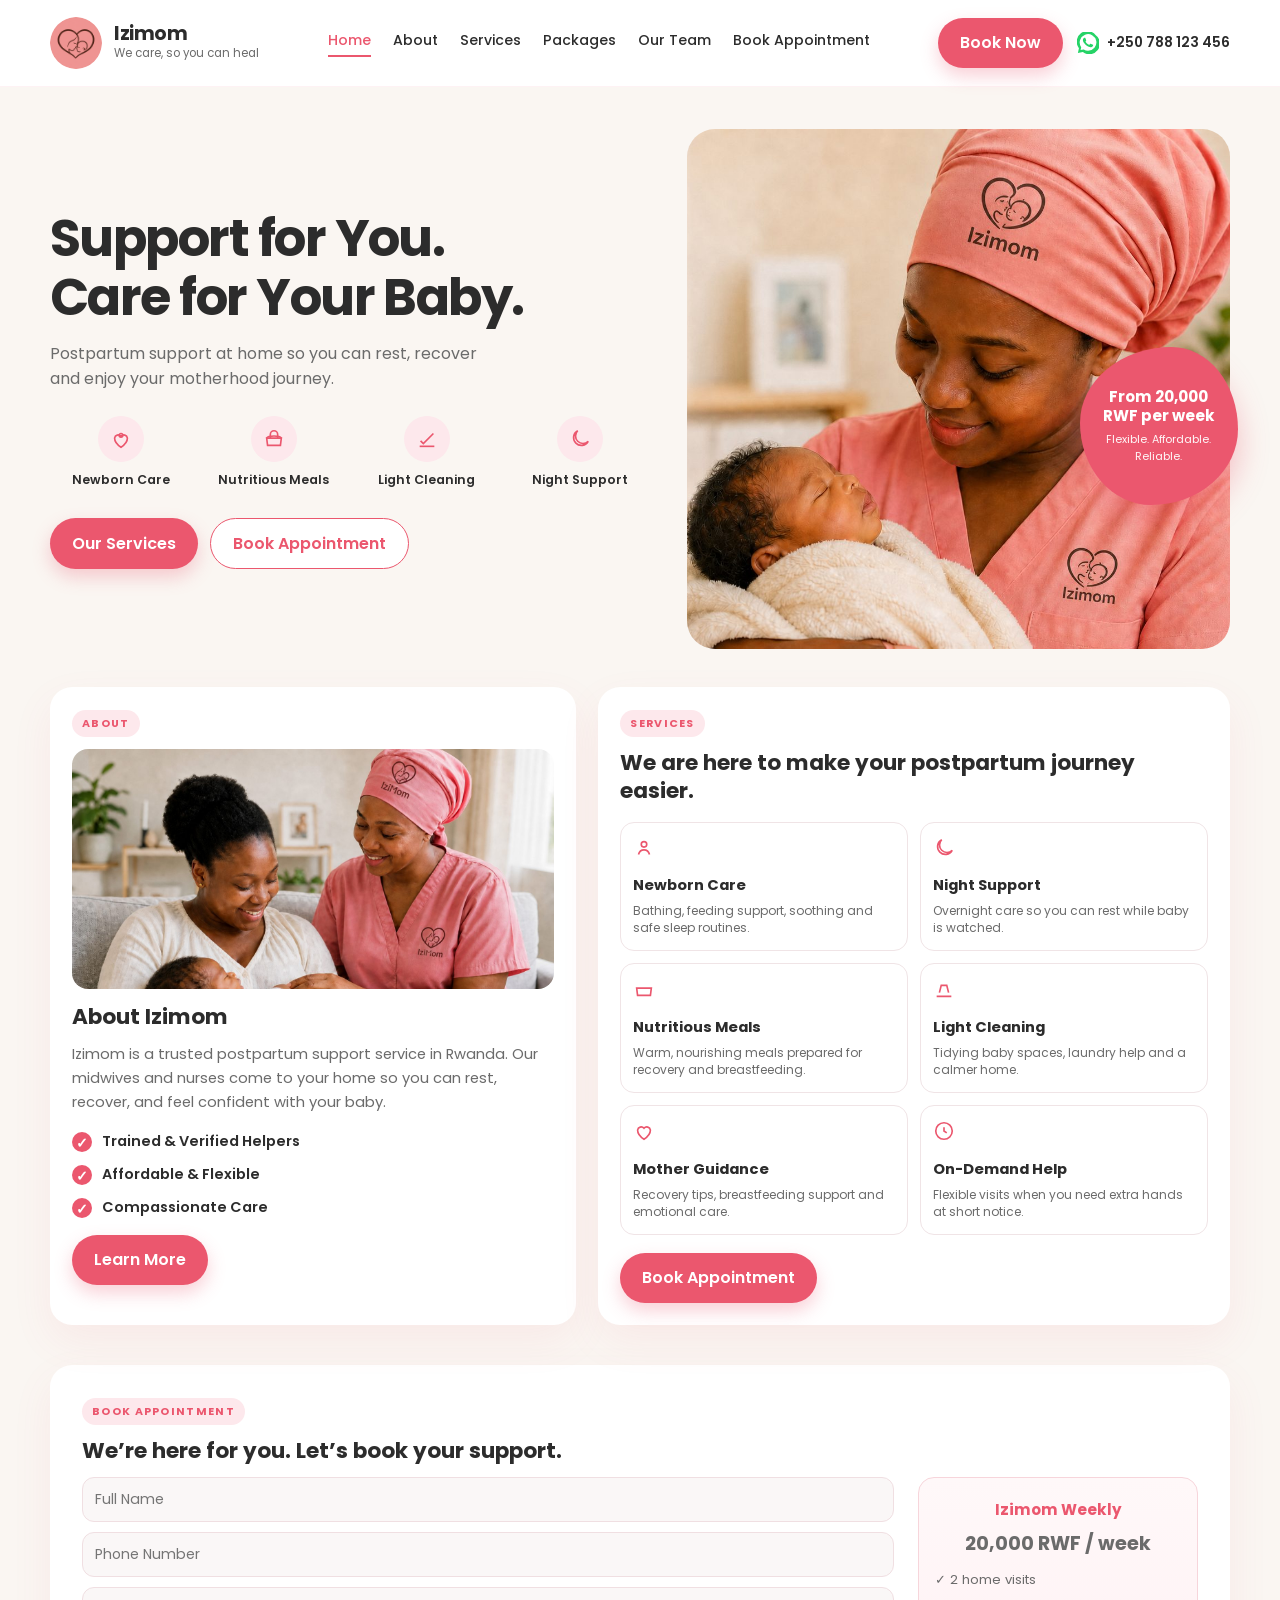
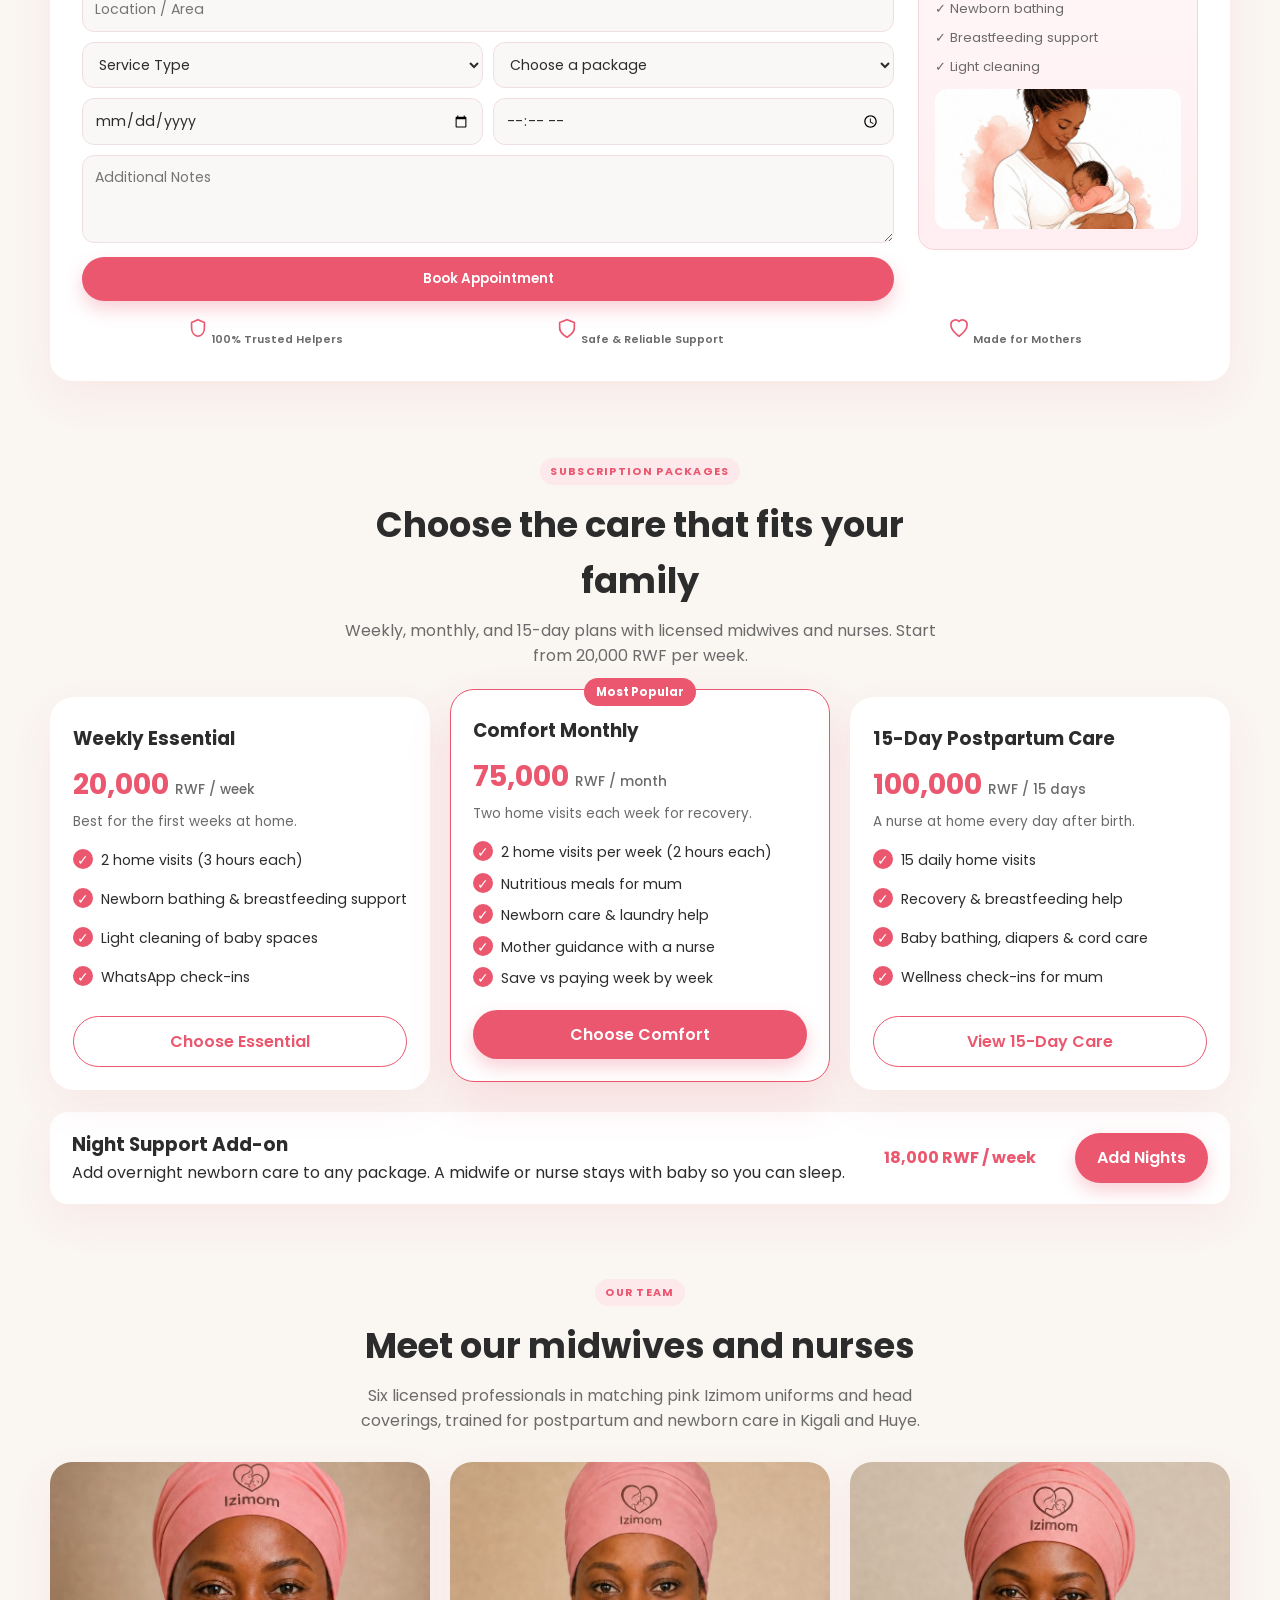
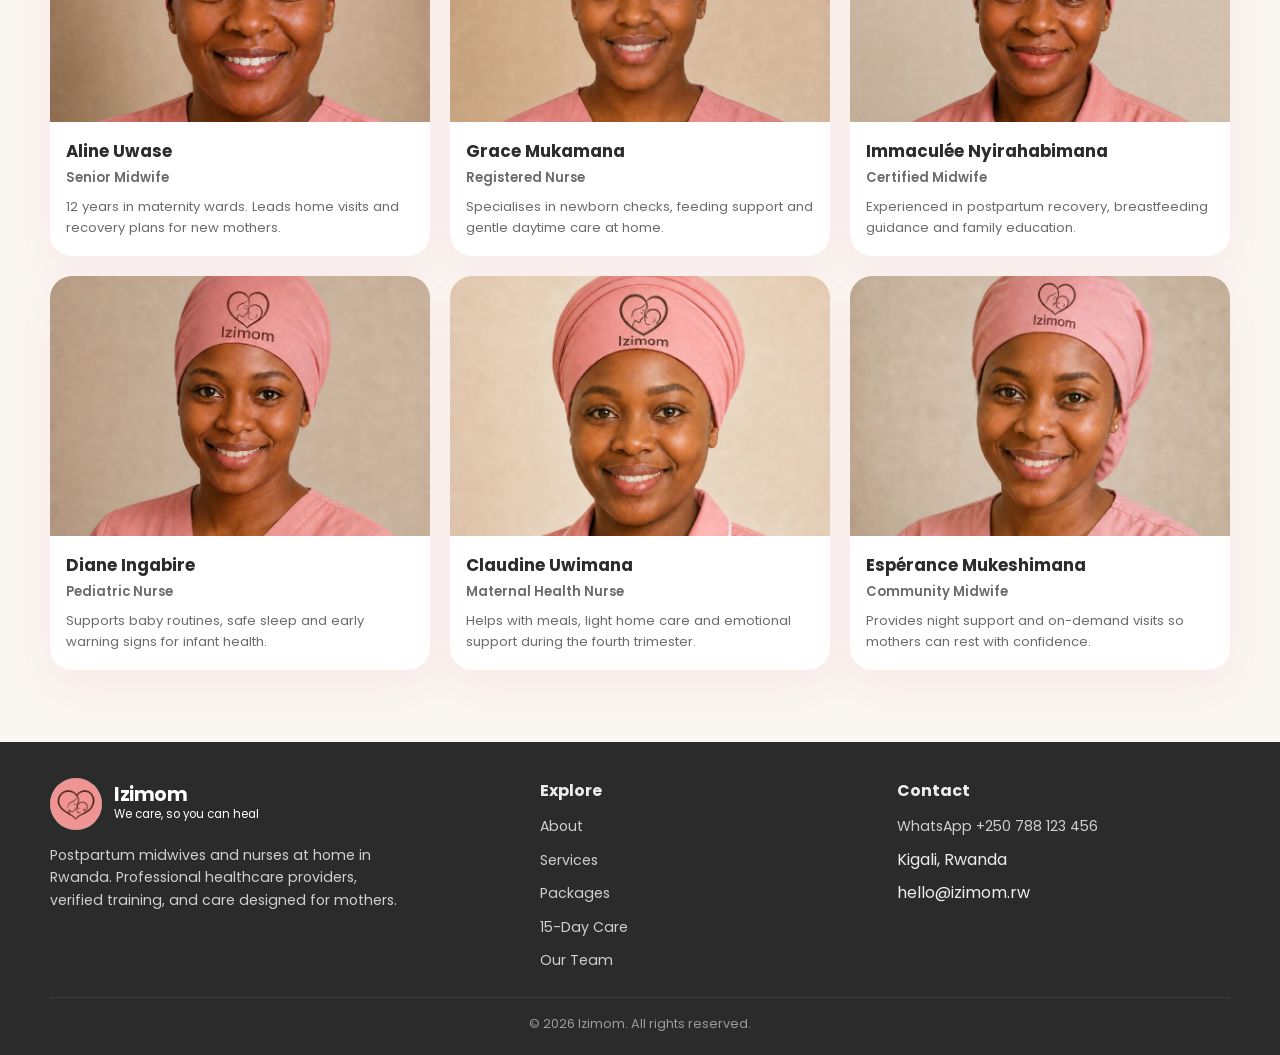
==== commit b16a3bfd: "Set Comfort Monthly to two home visits each week. Co-authored-by: Cursor <cursoragent@cursor.com>" ====
--- a/index.html
+++ b/index.html
@@ -263,9 +263,9 @@
             <span class="popular">Most Popular</span>
             <h3>Comfort Monthly</h3>
             <p class="amount">75,000 <span>RWF / month</span></p>
-            <p class="who">Two home visits each month for recovery.</p>
+            <p class="who">Two home visits each week for recovery.</p>
             <ul>
-              <li><span class="check">✓</span> 2 home visits (2 hours each)</li>
+              <li><span class="check">✓</span> 2 home visits per week (2 hours each)</li>
               <li><span class="check">✓</span> Nutritious meals for mum</li>
               <li><span class="check">✓</span> Newborn care &amp; laundry help</li>
               <li><span class="check">✓</span> Mother guidance with a nurse</li>
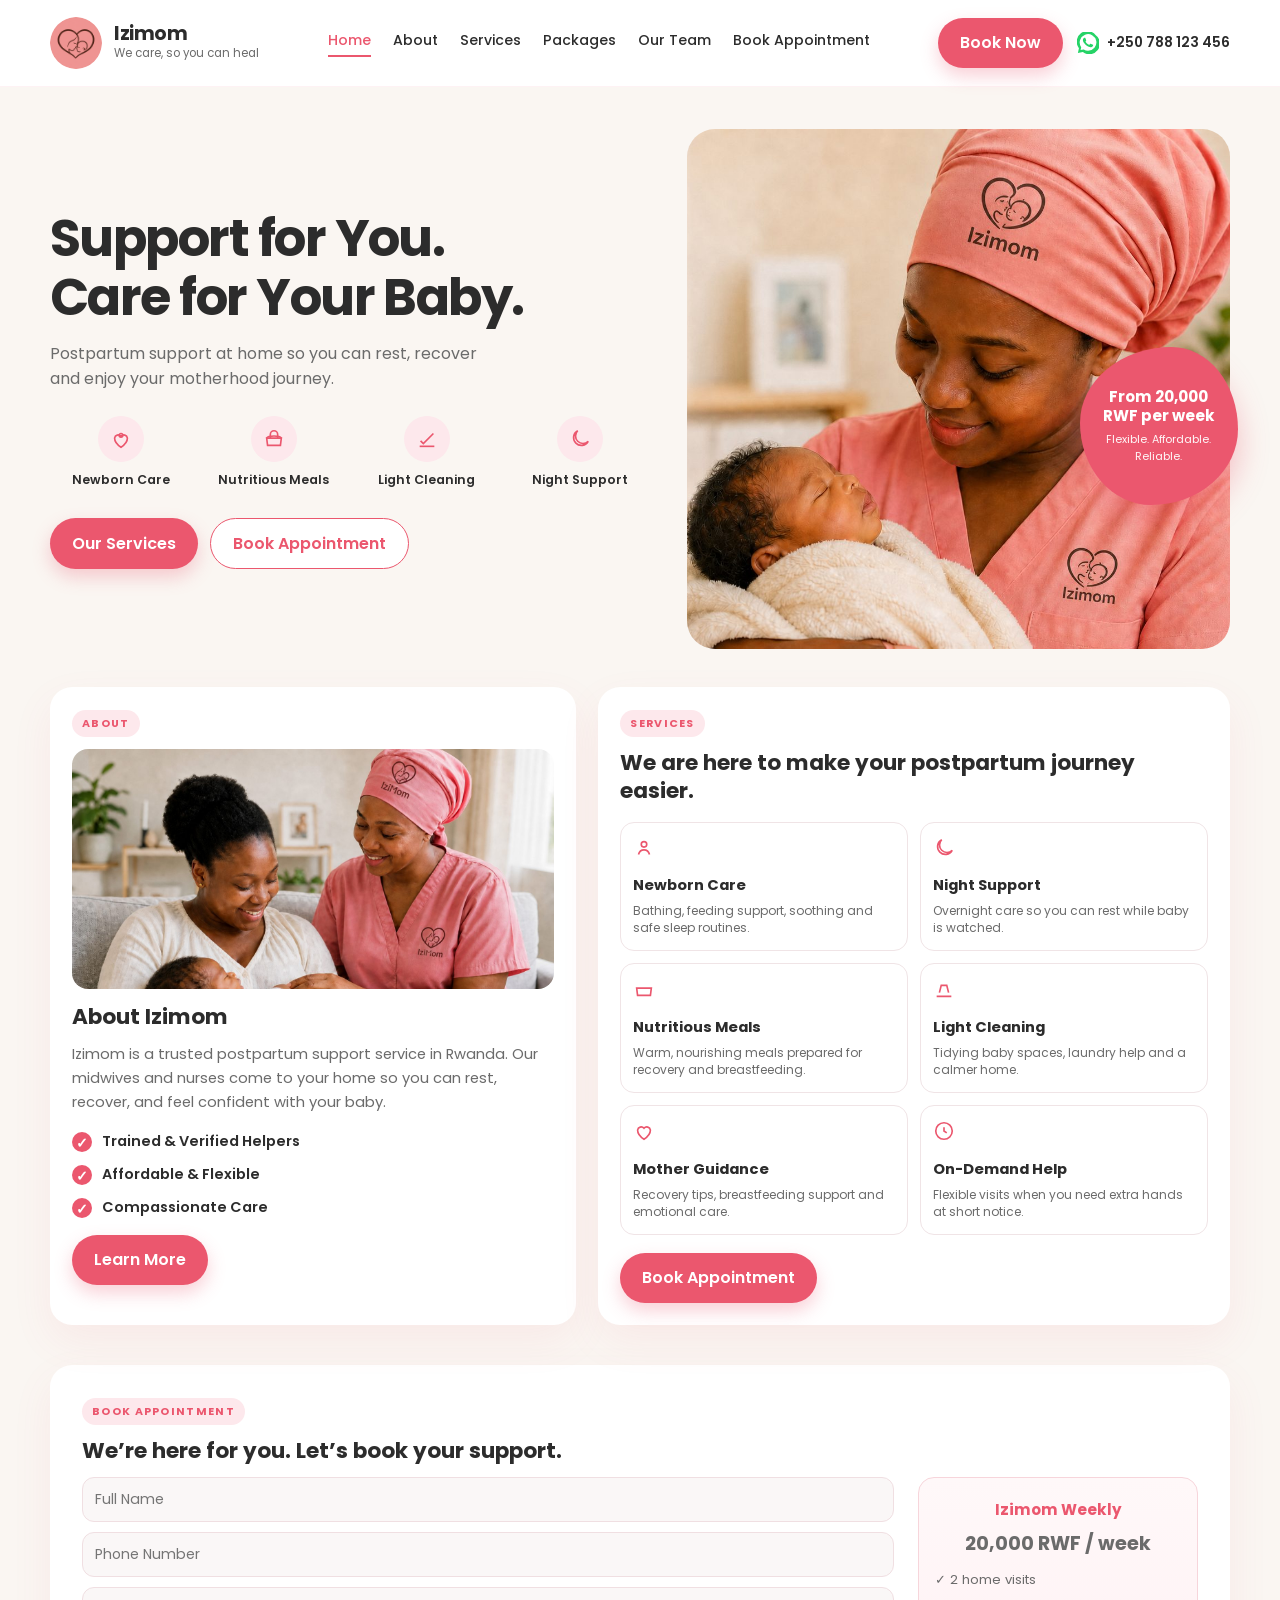
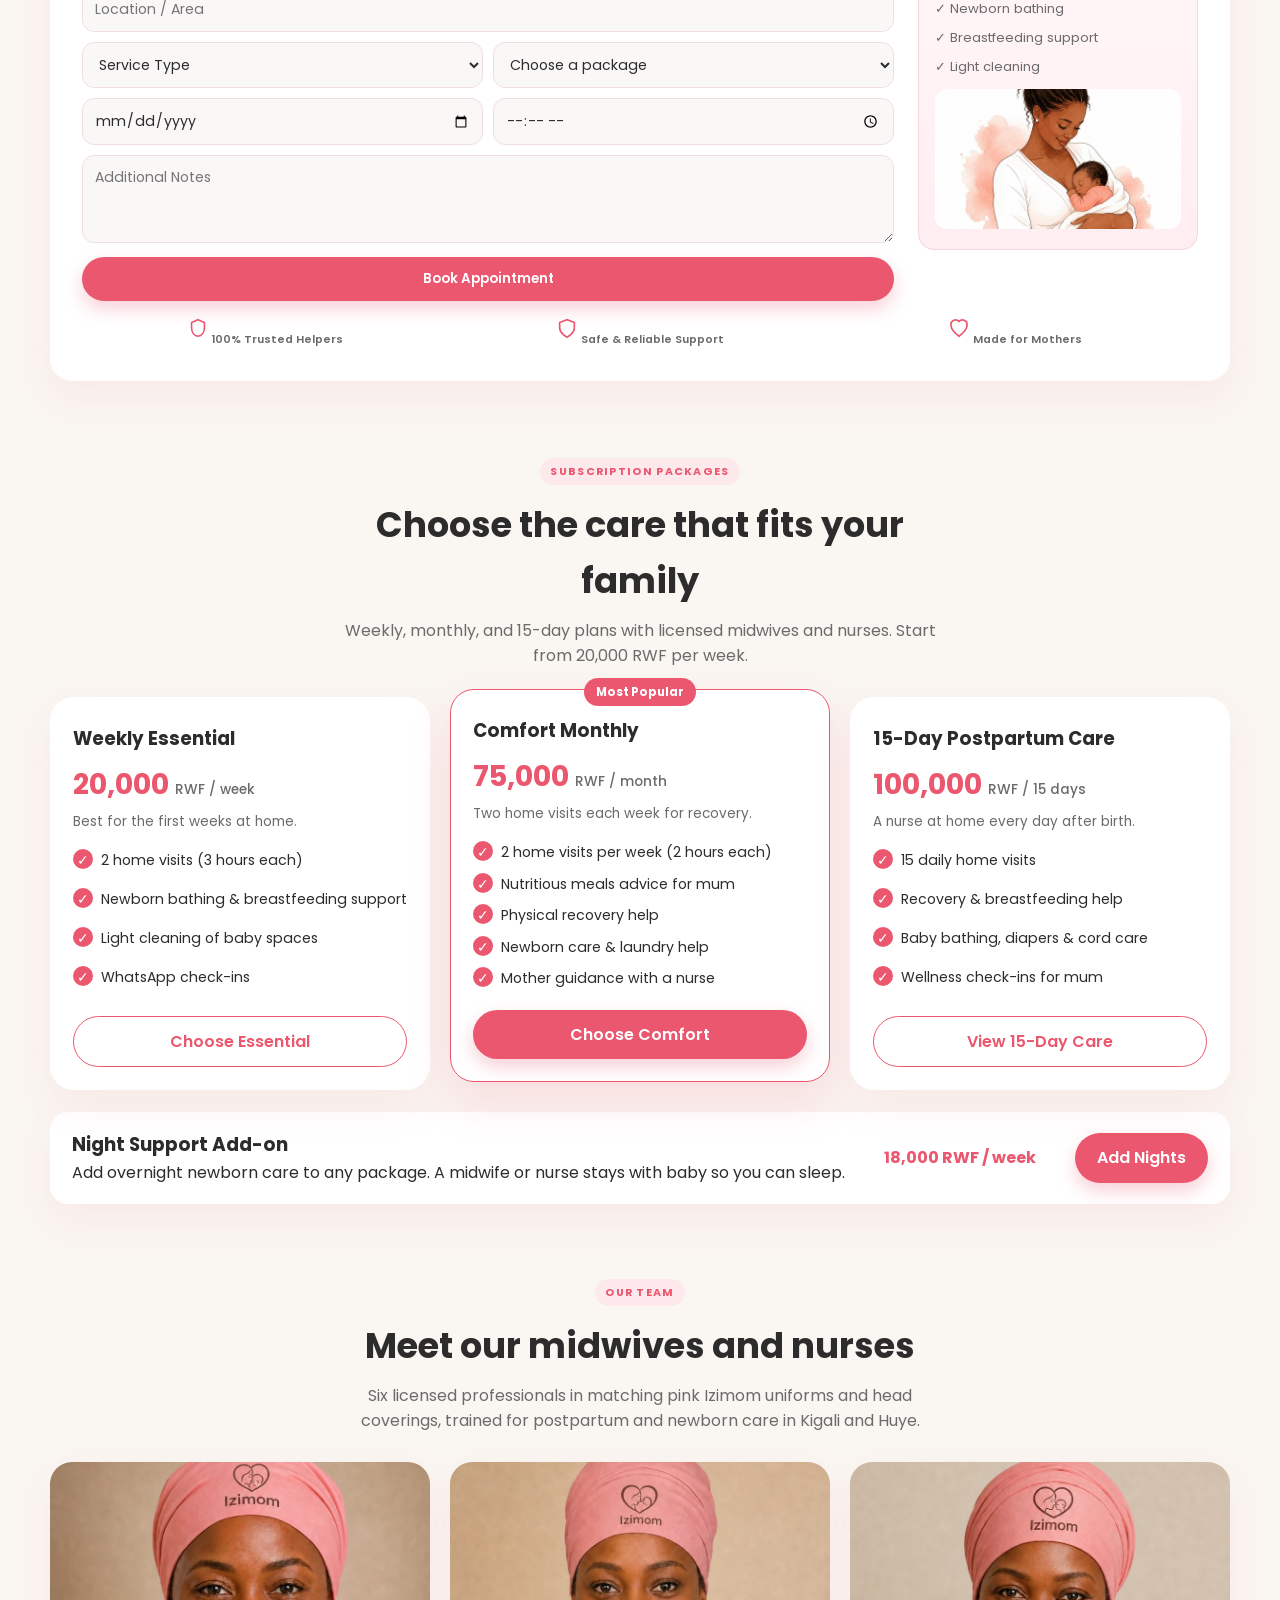
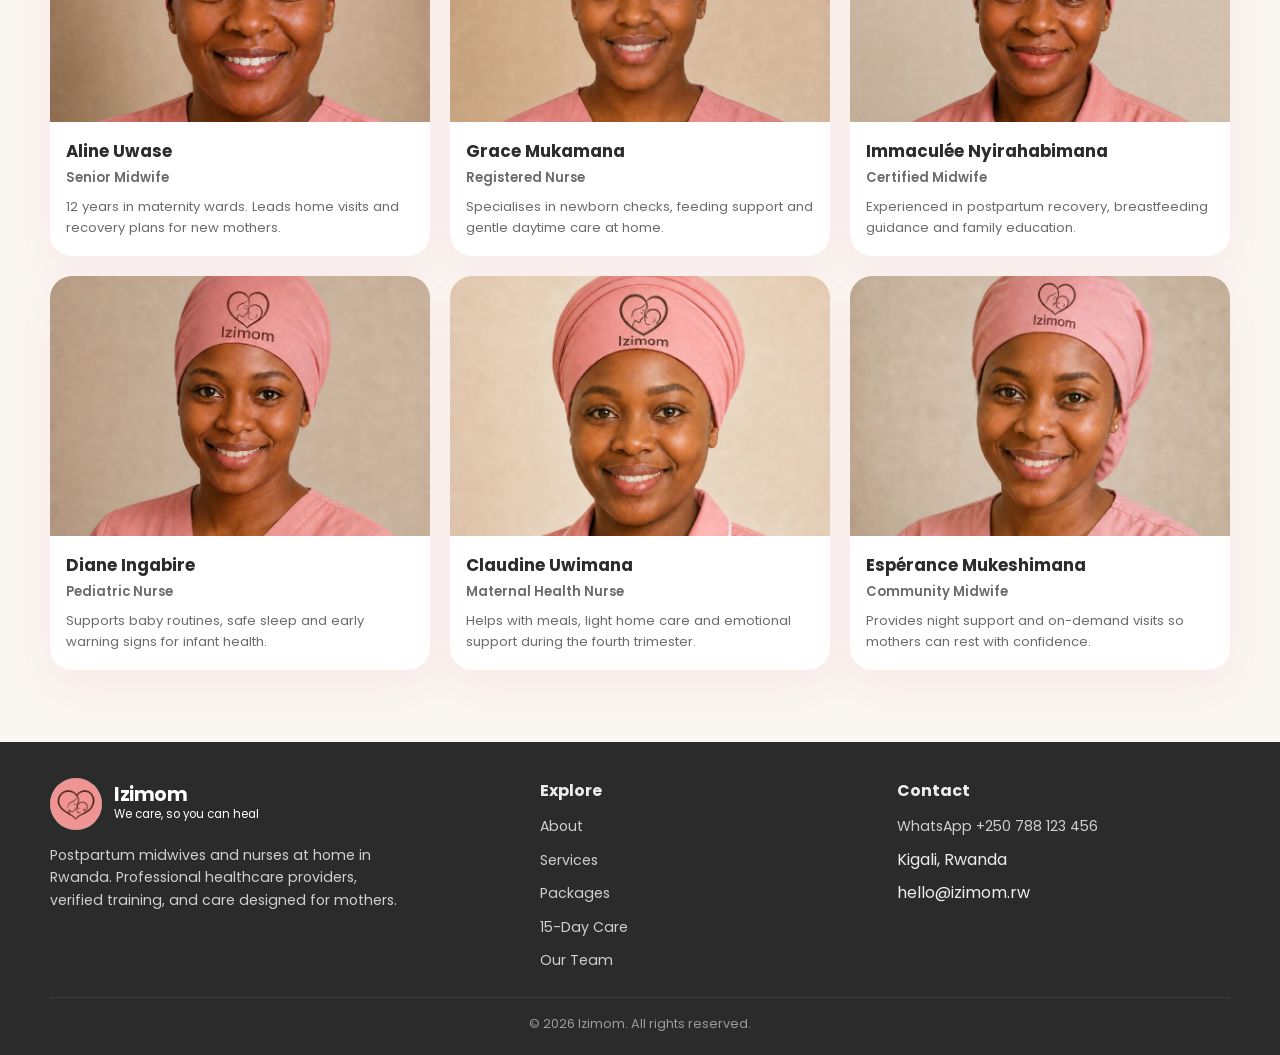
==== commit 5f84a42f: "Update Comfort Monthly benefits for meals advice and recovery help. Co-authored-by: Cursor <cursorag" ====
--- a/index.html
+++ b/index.html
@@ -266,10 +266,10 @@
             <p class="who">Two home visits each week for recovery.</p>
             <ul>
               <li><span class="check">✓</span> 2 home visits per week (2 hours each)</li>
-              <li><span class="check">✓</span> Nutritious meals for mum</li>
+              <li><span class="check">✓</span> Nutritious meals advice for mum</li>
+              <li><span class="check">✓</span> Physical recovery help</li>
               <li><span class="check">✓</span> Newborn care &amp; laundry help</li>
               <li><span class="check">✓</span> Mother guidance with a nurse</li>
-              <li><span class="check">✓</span> Save vs paying week by week</li>
             </ul>
             <a class="btn btn-primary" href="#booking">Choose Comfort</a>
           </article>
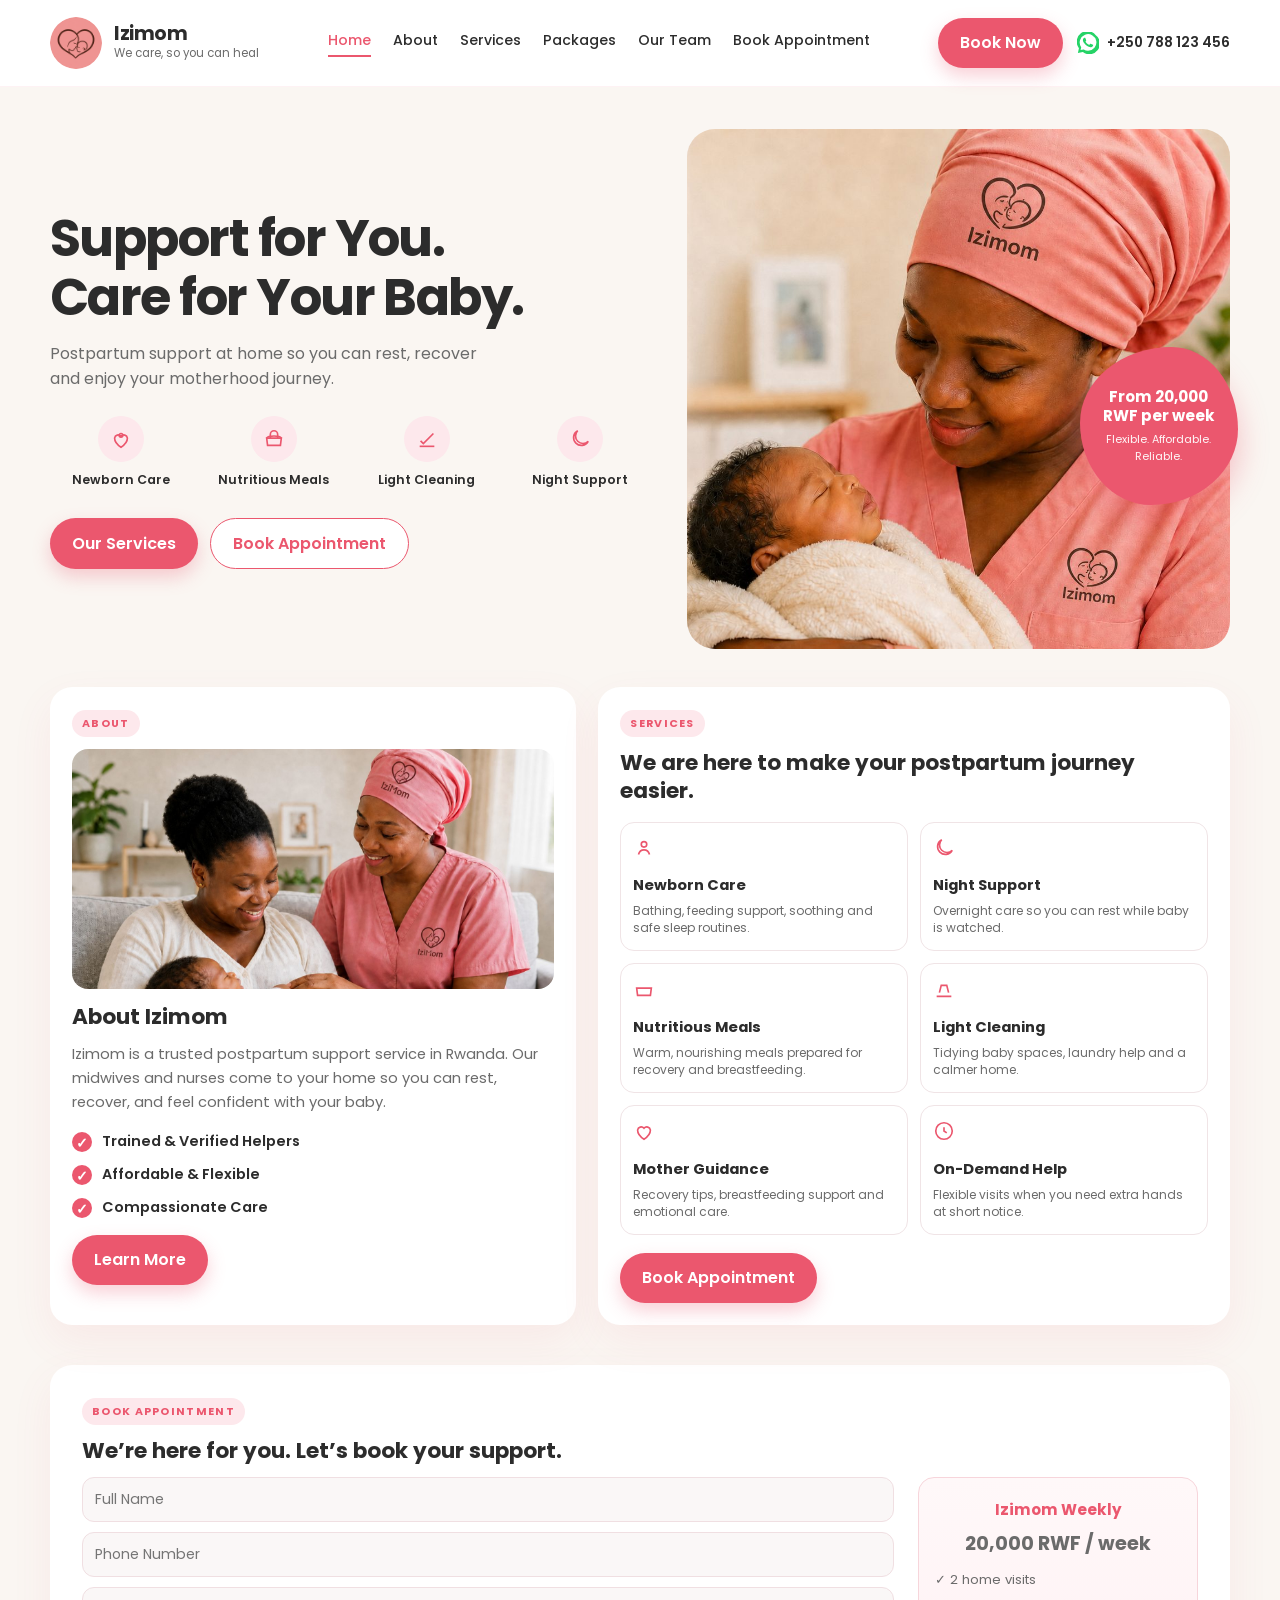
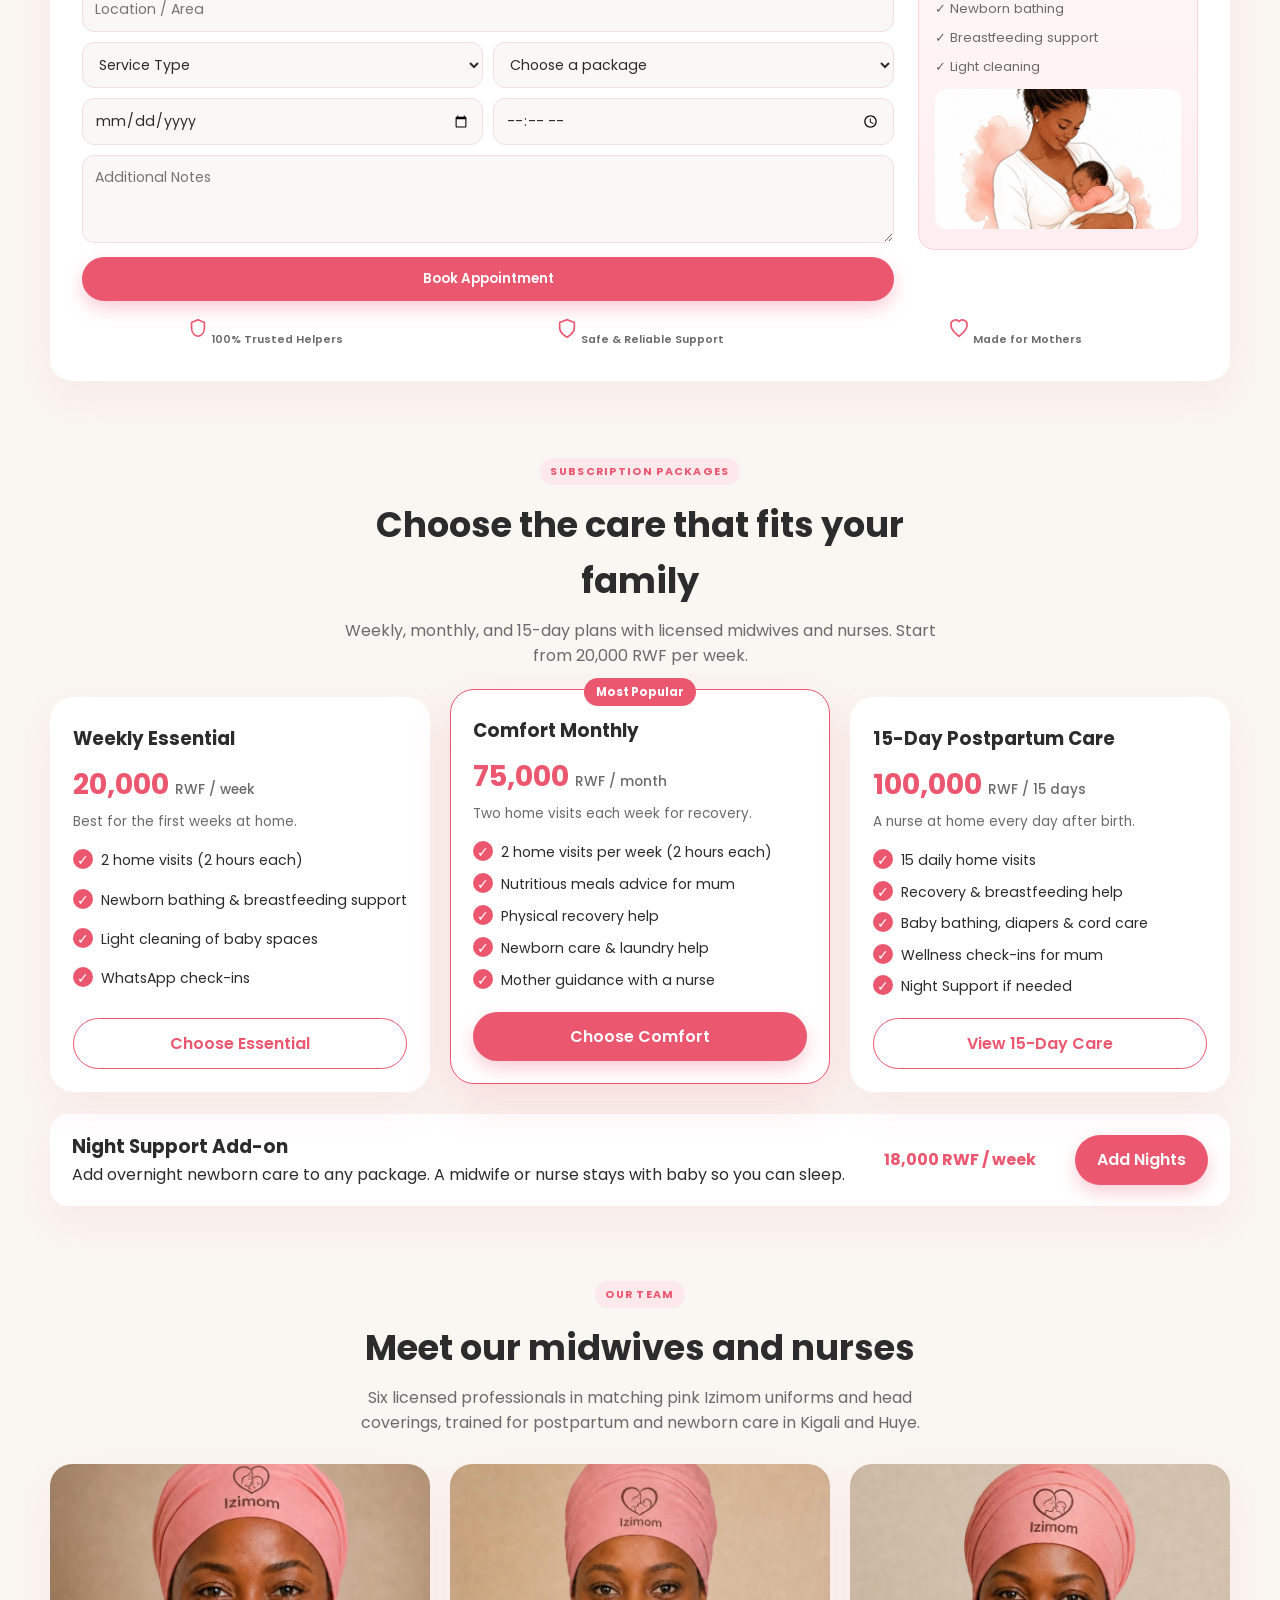
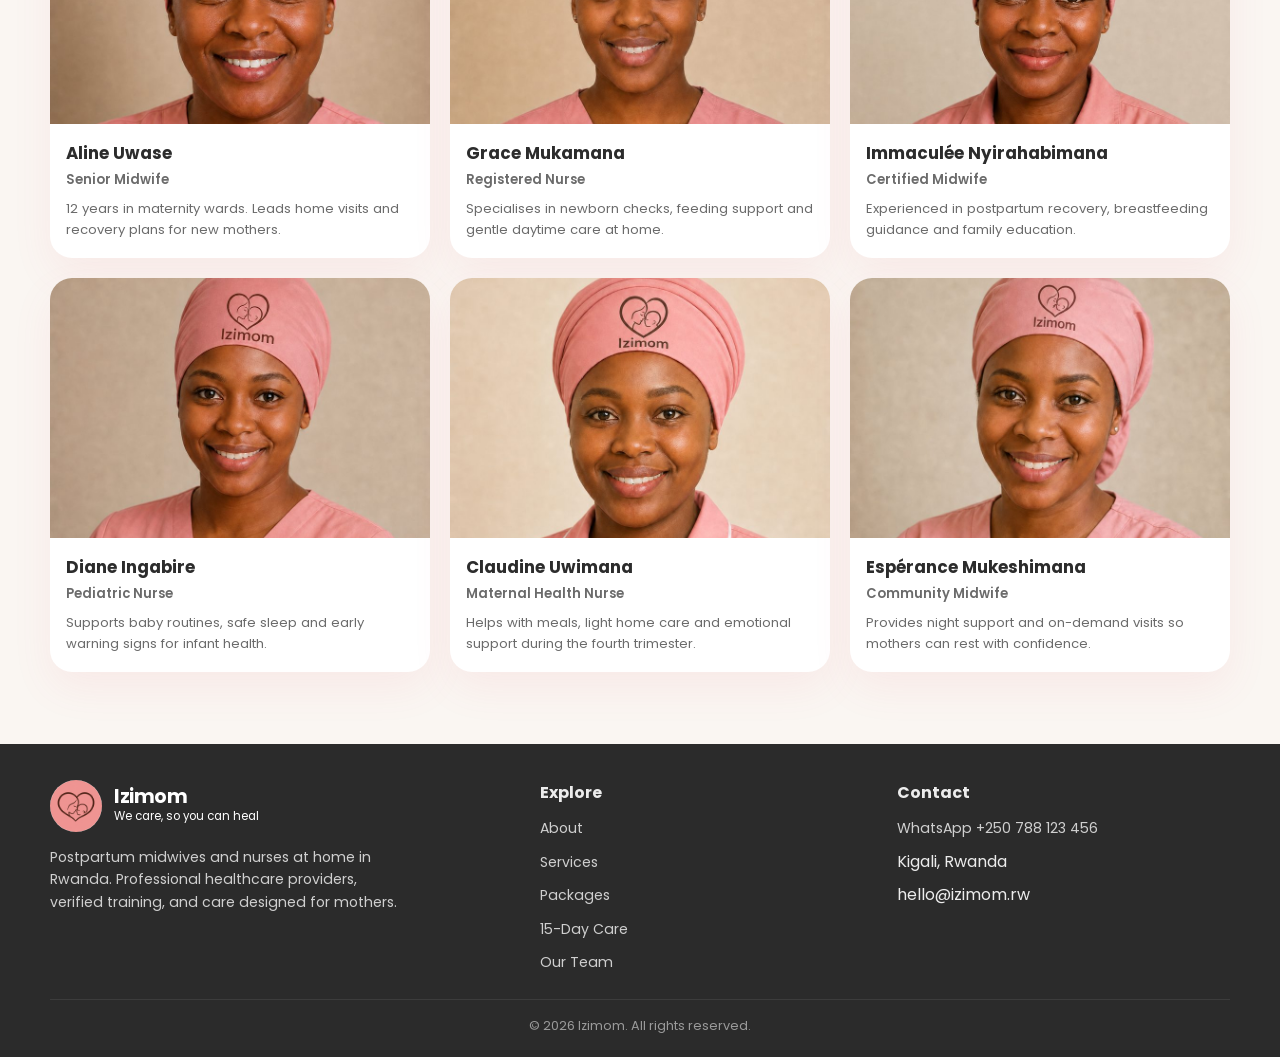
==== commit c2cd05a6: "Add Night Support if needed to the 15-day package. Co-authored-by: Cursor <cursoragent@cursor.com>" ====
--- a/index.html
+++ b/index.html
@@ -251,7 +251,7 @@
             <p class="amount">20,000 <span>RWF / week</span></p>
             <p class="who">Best for the first weeks at home.</p>
             <ul>
-              <li><span class="check">✓</span> 2 home visits (3 hours each)</li>
+              <li><span class="check">✓</span> 2 home visits (2 hours each)</li>
               <li><span class="check">✓</span> Newborn bathing &amp; breastfeeding support</li>
               <li><span class="check">✓</span> Light cleaning of baby spaces</li>
               <li><span class="check">✓</span> WhatsApp check-ins</li>
@@ -283,6 +283,7 @@
               <li><span class="check">✓</span> Recovery &amp; breastfeeding help</li>
               <li><span class="check">✓</span> Baby bathing, diapers &amp; cord care</li>
               <li><span class="check">✓</span> Wellness check-ins for mum</li>
+              <li><span class="check">✓</span> Night Support if needed</li>
             </ul>
             <a class="btn btn-outline" href="/15-day/">View 15-Day Care</a>
           </article>
--- a/css/styles.css
+++ b/css/styles.css
@@ -776,63 +776,149 @@
 }
 
 .pkg-includes {
-  padding: 20px 0 48px;
+  padding: 36px 0 64px;
+}
+
+.pkg-includes .section-head {
+  margin-bottom: 36px;
+}
+
+.eyebrow.pill {
+  display: inline-block;
+  background: var(--coral-soft);
+  color: var(--coral-dark);
+  padding: 6px 14px;
+  border-radius: 999px;
+  letter-spacing: 0.04em;
 }
 
 .include-grid {
   display: grid;
   grid-template-columns: repeat(4, 1fr);
-  gap: 16px;
-  margin-bottom: 18px;
+  gap: 18px;
+  margin-bottom: 28px;
 }
 
 .include-grid article {
   background: var(--white);
-  border-radius: 20px;
+  border-radius: 24px;
   overflow: hidden;
   box-shadow: var(--shadow);
+  display: flex;
+  flex-direction: column;
+  transition: transform 0.2s ease, box-shadow 0.2s ease;
+}
+
+.include-grid article:hover {
+  transform: translateY(-6px);
+  box-shadow: 0 22px 40px rgba(235, 87, 110, 0.14);
+}
+
+.include-grid figure {
+  position: relative;
+  margin: 0;
 }
 
 .include-grid img {
   width: 100%;
-  height: 170px;
+  height: 210px;
   object-fit: cover;
 }
 
-.include-grid h3,
-.include-grid p {
-  padding: 0 14px;
-}
-
-.include-grid h3 {
-  margin-top: 12px;
-  font-size: 1rem;
-}
-
-.include-grid p {
-  color: var(--muted);
-  font-size: 0.85rem;
-  padding-bottom: 16px;
-  margin-top: 6px;
+.include-grid figure span {
+  position: absolute;
+  left: 12px;
+  top: 12px;
+  width: 36px;
+  height: 36px;
+  border-radius: 50%;
+  background: rgba(255, 255, 255, 0.94);
+  color: var(--coral);
+  font-size: 0.78rem;
+  font-weight: 800;
+  display: grid;
+  place-items: center;
+  box-shadow: 0 6px 16px rgba(36, 24, 28, 0.12);
+}
+
+.include-body {
+  padding: 16px 18px 20px;
+  flex: 1;
+}
+
+.include-body h3 {
+  font-size: 1.05rem;
+  line-height: 1.3;
+  margin-bottom: 8px;
+}
+
+.include-body p {
+  color: var(--muted);
+  font-size: 0.88rem;
+}
+
+.include-more {
+  text-align: center;
+  font-size: 0.82rem;
+  font-weight: 700;
+  letter-spacing: 0.12em;
+  text-transform: uppercase;
+  color: var(--coral);
+  margin: 8px 0 16px;
 }
 
 .include-list {
   display: grid;
-  grid-template-columns: repeat(3, 1fr);
-  gap: 12px;
-}
-
-.include-list div {
+  grid-template-columns: repeat(6, 1fr);
+  gap: 16px;
+  max-width: 980px;
+  margin: 0 auto;
+}
+
+.include-list article {
+  grid-column: span 2;
   background: var(--white);
-  border-radius: 16px;
-  padding: 16px;
+  border-radius: 22px;
+  padding: 22px 20px 20px;
   box-shadow: var(--shadow);
+  text-align: center;
+  transition: transform 0.2s ease, box-shadow 0.2s ease;
+}
+
+.include-list article:hover {
+  transform: translateY(-4px);
+  box-shadow: 0 18px 32px rgba(235, 87, 110, 0.12);
+}
+
+.include-list article:nth-child(4) {
+  grid-column: 2 / 4;
+}
+
+.include-list article:nth-child(5) {
+  grid-column: 4 / 6;
+}
+
+.include-icon {
+  width: 46px;
+  height: 46px;
+  margin: 0 auto 12px;
+  border-radius: 50%;
+  background: var(--coral-soft);
+  color: var(--coral);
+  display: grid;
+  place-items: center;
+}
+
+.include-icon svg {
+  width: 22px;
+  height: 22px;
 }
 
 .include-list strong {
   display: block;
   margin-bottom: 6px;
   font-size: 0.92rem;
+  line-height: 1.3;
 }
 
 .include-list span {
@@ -1082,10 +1168,27 @@
   .footer-grid,
   .pkg-intro-grid,
   .include-grid,
-  .include-list,
   .how-15,
   .flagship {
     grid-template-columns: 1fr 1fr;
+  }
+
+  .include-list {
+    grid-template-columns: 1fr 1fr;
+    max-width: none;
+  }
+
+  .include-list article,
+  .include-list article:nth-child(4),
+  .include-list article:nth-child(5) {
+    grid-column: auto;
+  }
+
+  .include-list article:last-child {
+    grid-column: 1 / -1;
+    max-width: 360px;
+    justify-self: center;
+    width: 100%;
   }
 
   .hero-grid,
@@ -1119,10 +1222,21 @@
   .trust,
   .pkg-intro-grid,
   .include-grid,
-  .include-list,
   .how-15,
   .flagship {
     grid-template-columns: 1fr;
+  }
+
+  .include-list {
+    grid-template-columns: 1fr;
+  }
+
+  .include-list article,
+  .include-list article:nth-child(4),
+  .include-list article:nth-child(5),
+  .include-list article:last-child {
+    grid-column: auto;
+    max-width: none;
   }
 
   .booking-panel {
@@ -1145,7 +1259,8 @@
     bottom: 16px;
   }
 
-  .package-card.featured {
+  .include-grid article:hover,
+  .include-list article:hover {
     transform: none;
   }
 
@@ -1163,4 +1278,5 @@
   .team-grid {
     grid-template-columns: 1fr;
   }
-}
+
+}
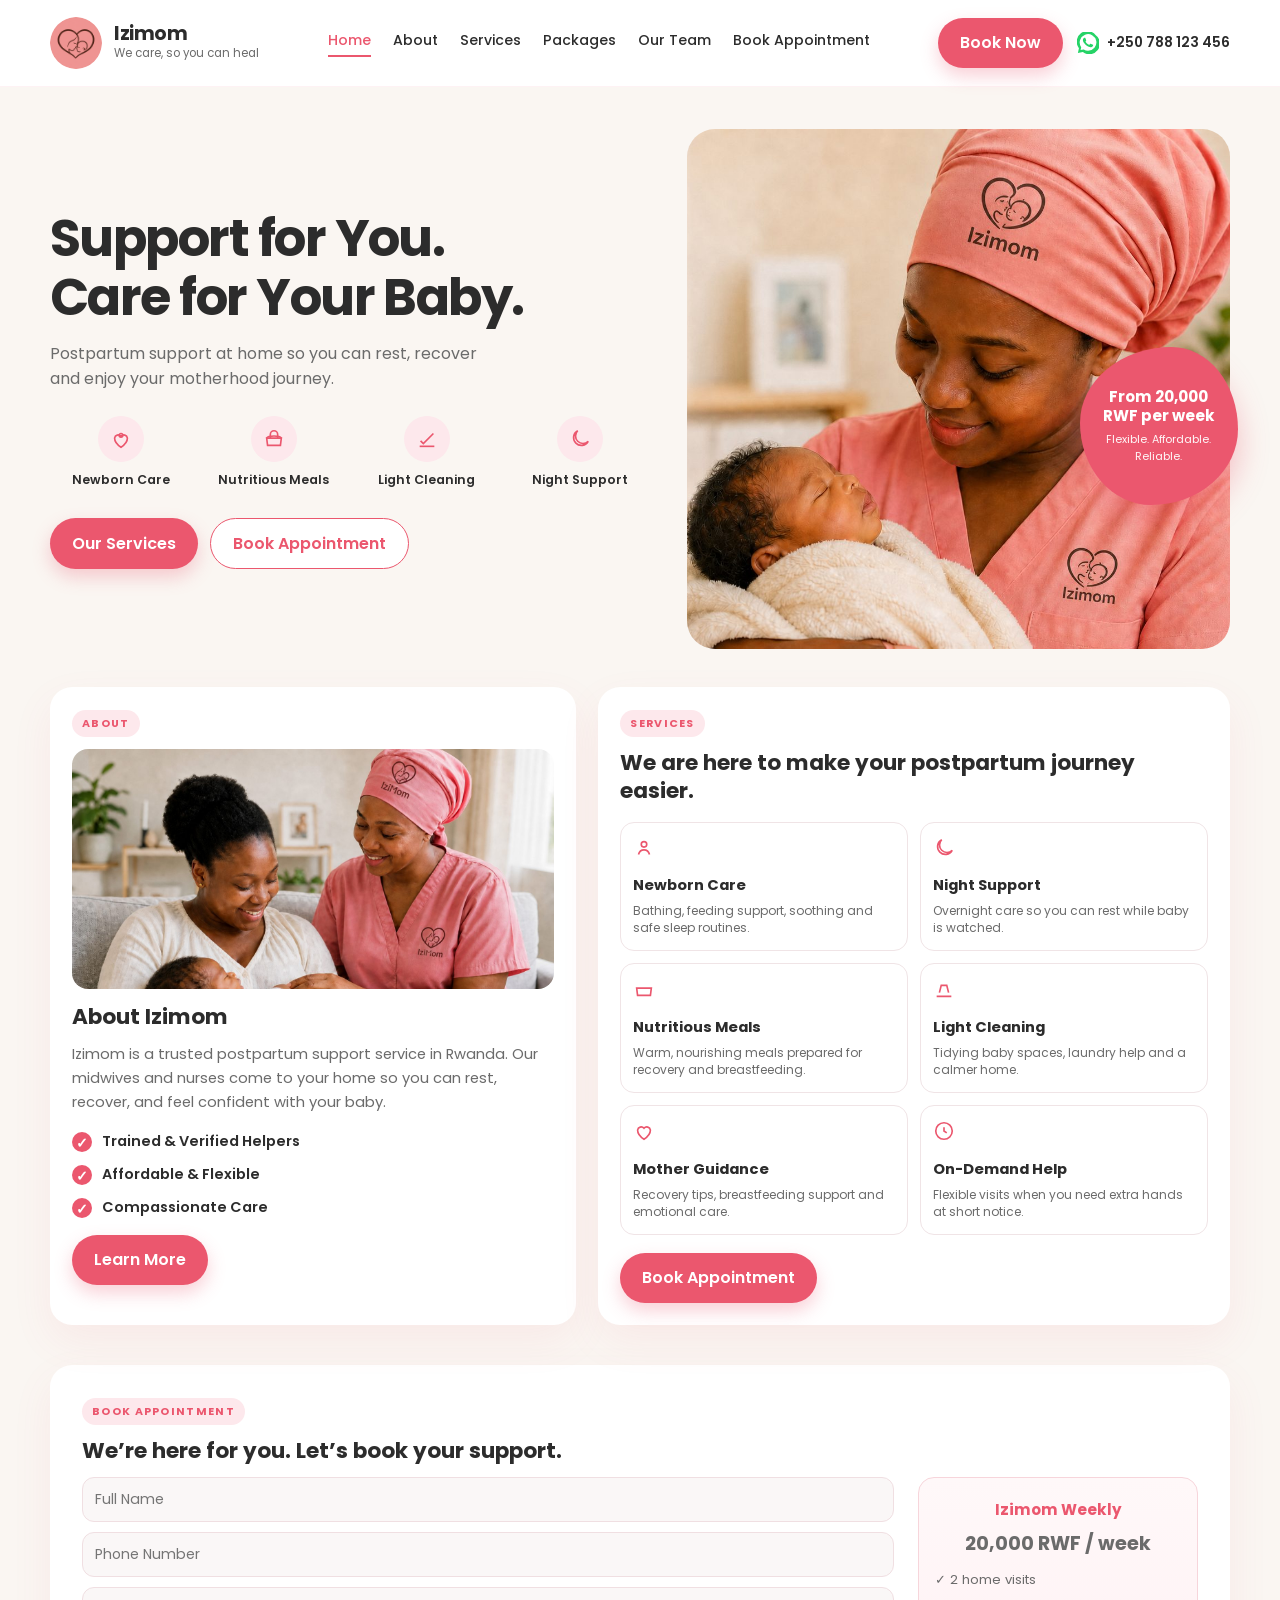
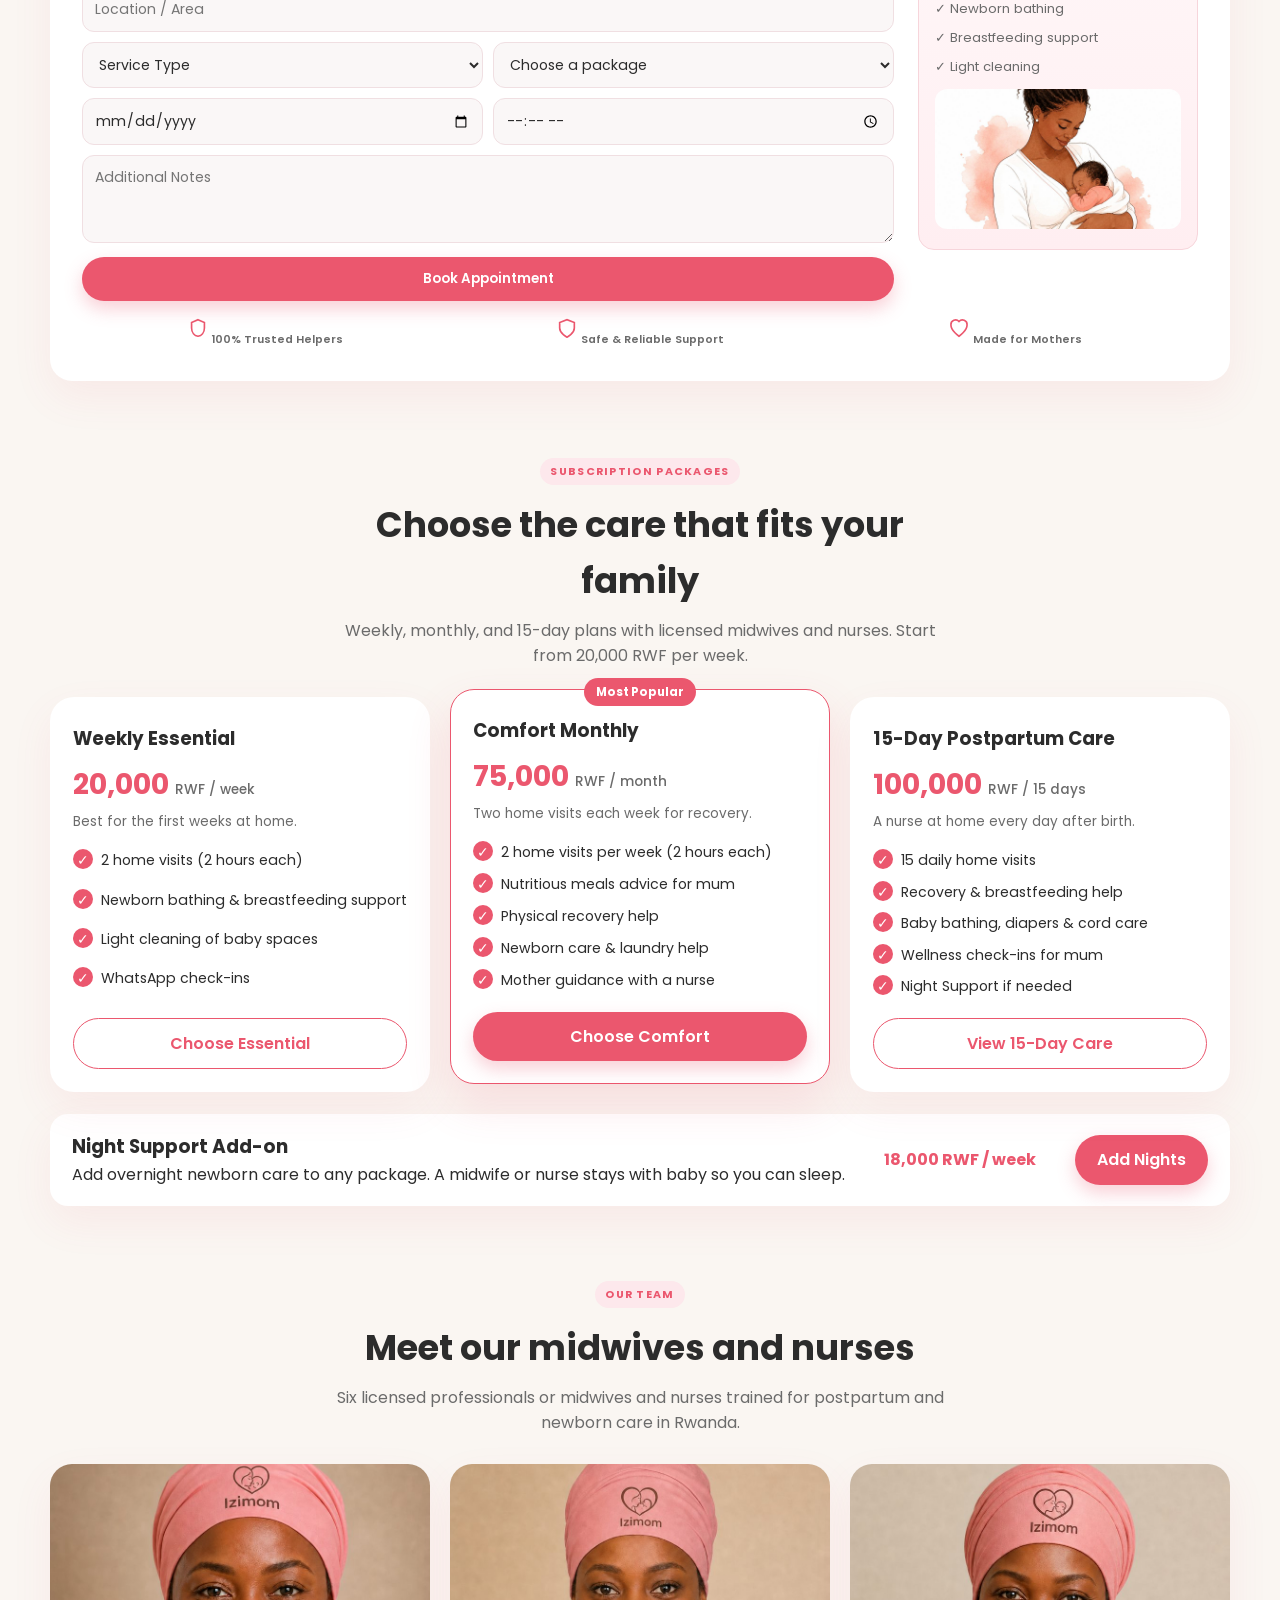
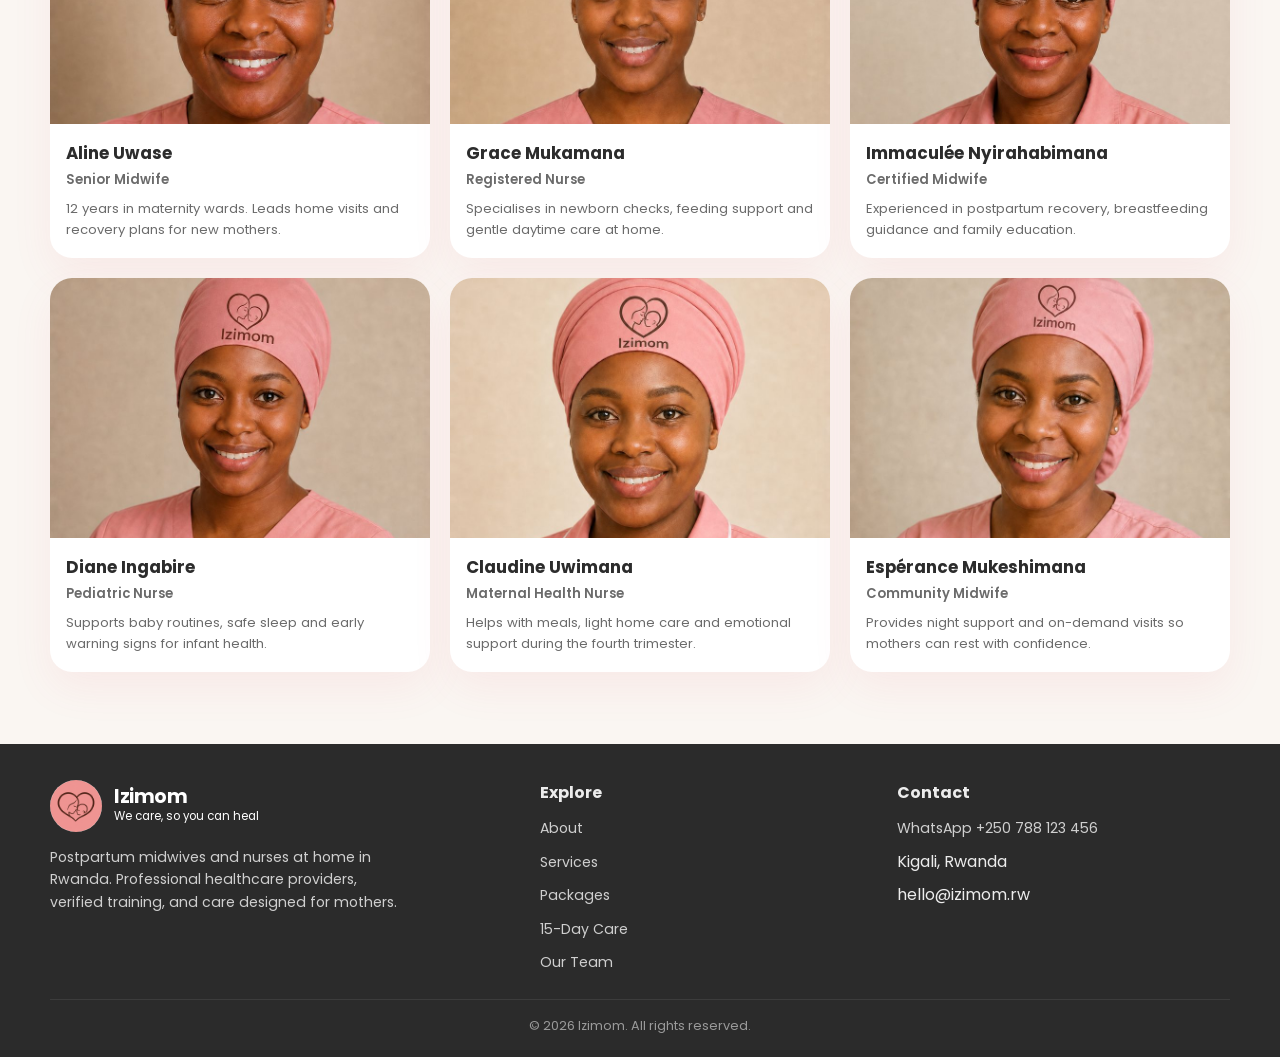
==== commit 81d3d8d2: "Broaden the team intro to licensed professionals across Rwanda. Co-authored-by: Cursor <cursoragent@" ====
--- a/index.html
+++ b/index.html
@@ -305,7 +305,7 @@
         <div class="section-head">
           <span class="eyebrow">OUR TEAM</span>
           <h2>Meet our midwives and nurses</h2>
-          <p>Six licensed professionals in matching pink Izimom uniforms and head coverings, trained for postpartum and newborn care in Kigali and Huye.</p>
+          <p>Six licensed professionals or midwives and nurses trained for postpartum and newborn care in Rwanda.</p>
         </div>
 
         <div class="team-grid">
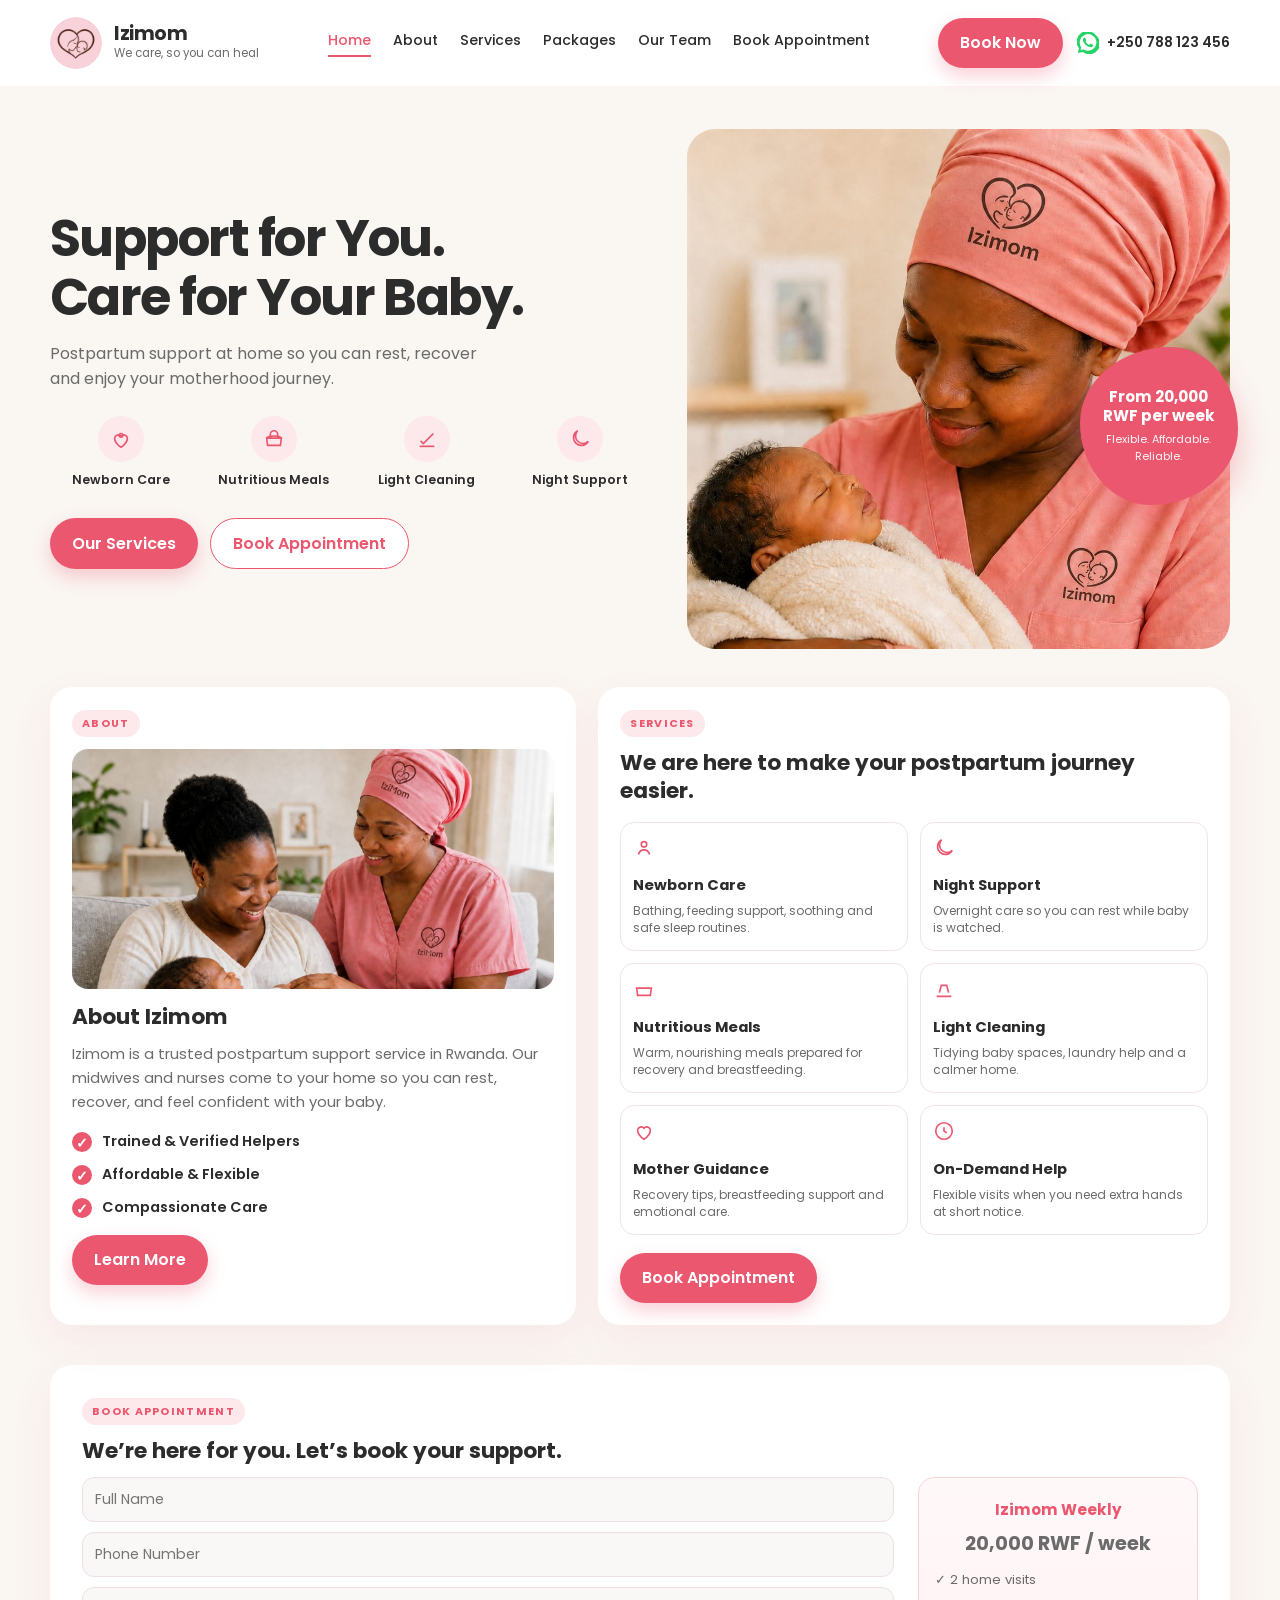
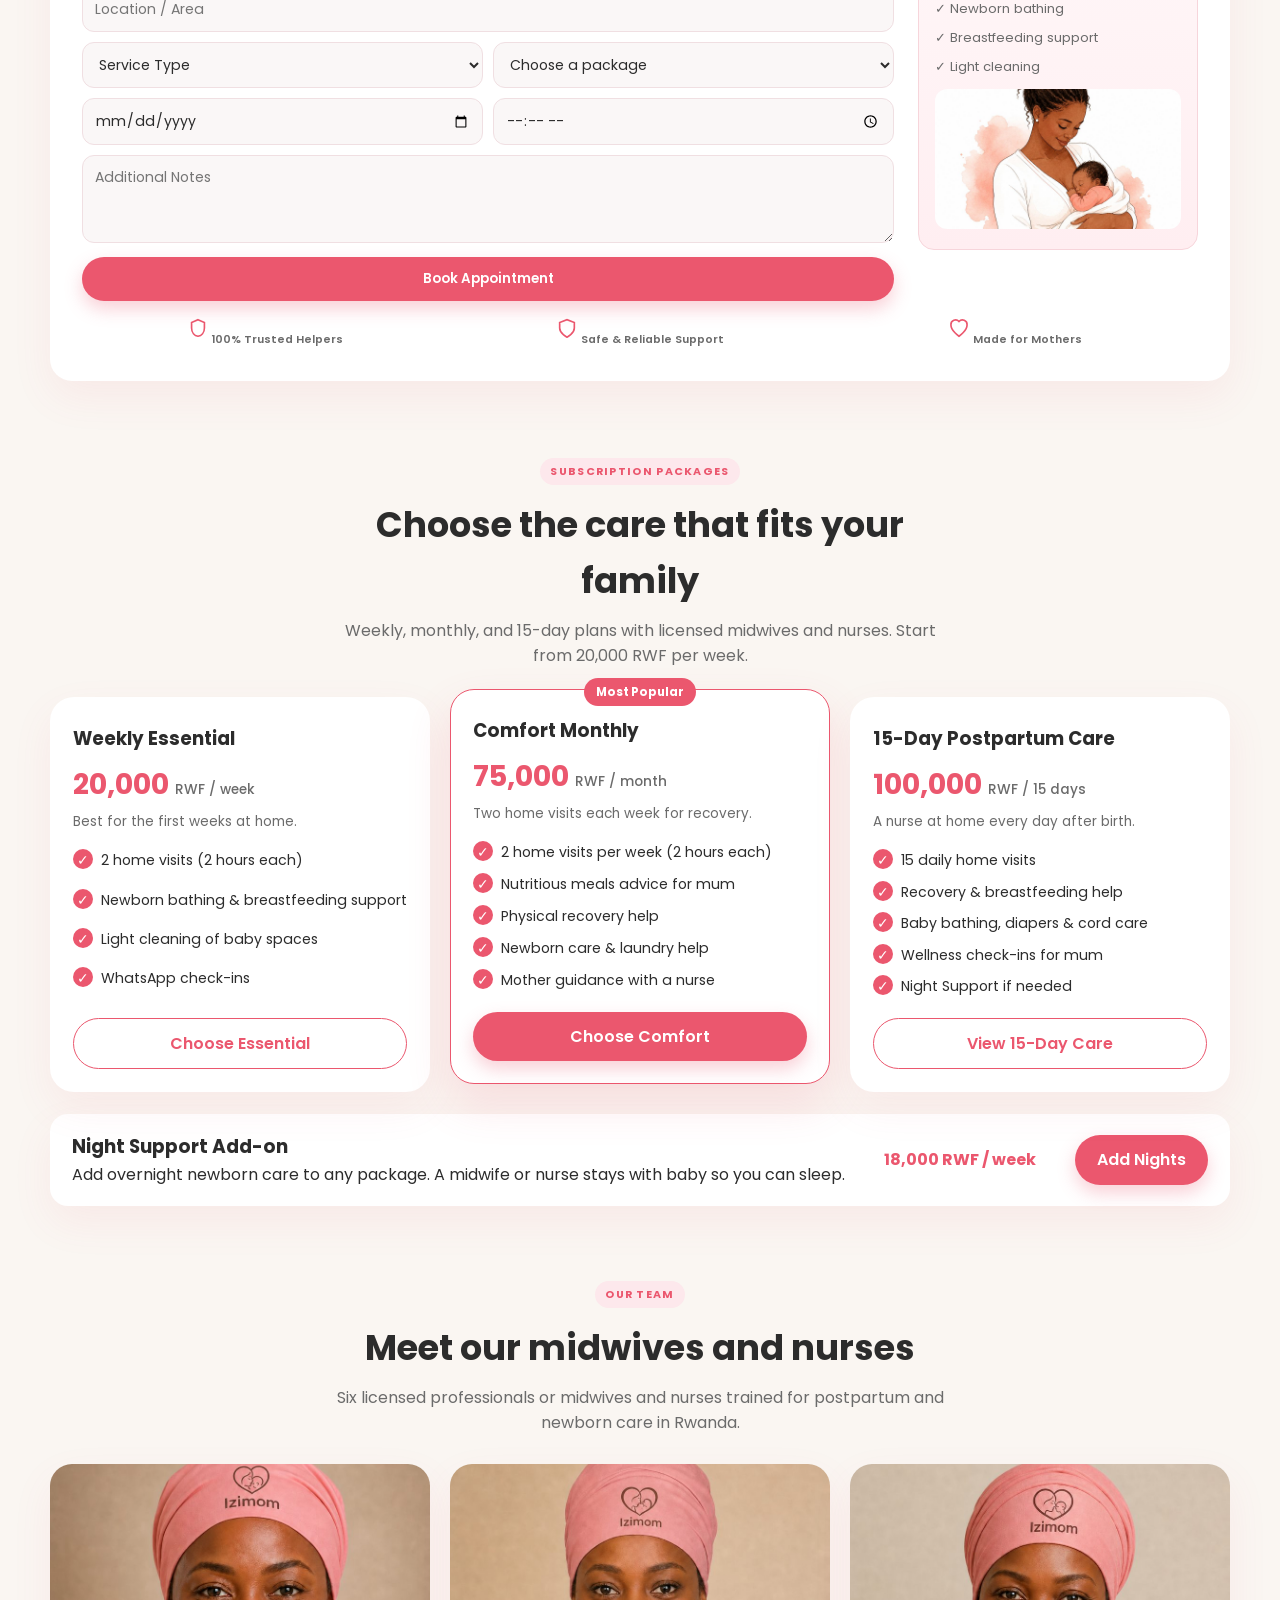
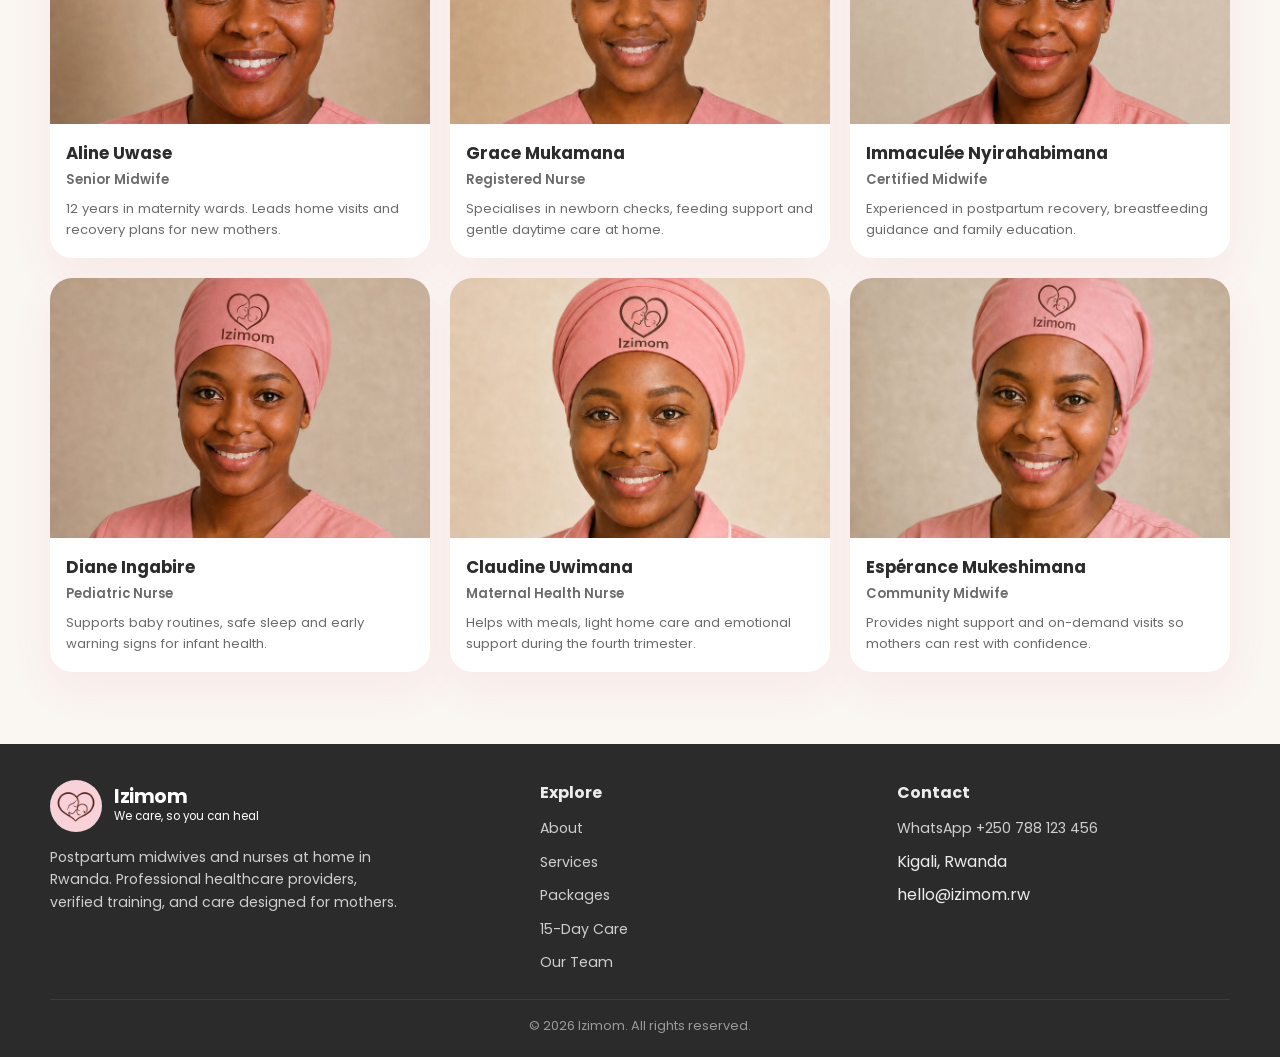
==== commit a0683d8d: "Lighten the header and footer logo from dusty rose to pale pink. Co-authored-by: Cursor <cursoragent" ====
--- a/index.html
+++ b/index.html
@@ -5,7 +5,7 @@
   <meta name="viewport" content="width=device-width, initial-scale=1.0">
   <title>Izimom | We care, so you can heal</title>
   <meta name="description" content="Trusted postpartum support at home in Rwanda. Midwives and nurses helping new mothers rest, recover, and care for their babies.">
-  <link rel="icon" href="images/logo-icon.png?v=5" type="image/png">
+  <link rel="icon" href="images/logo-icon.png?v=6" type="image/png">
   <link rel="preconnect" href="https://fonts.googleapis.com">
   <link rel="preconnect" href="https://fonts.gstatic.com" crossorigin>
   <link href="https://fonts.googleapis.com/css2?family=Poppins:wght@400;500;600;700;800&display=swap" rel="stylesheet">
@@ -15,7 +15,7 @@
   <header class="header">
     <div class="container header-inner">
       <a class="brand" href="#home">
-        <img src="images/logo-icon.png?v=5" alt="Izimom logo">
+        <img src="images/logo-icon.png?v=6" alt="Izimom logo">
         <span class="brand-text">
           <strong>Izimom</strong>
           <span>We care, so you can heal</span>
@@ -366,7 +366,7 @@
     <div class="container footer-grid">
       <div>
         <a class="brand" href="#home">
-          <img src="images/logo-icon.png?v=5" alt="">
+          <img src="images/logo-icon.png?v=6" alt="">
           <span class="brand-text">
             <strong>Izimom</strong>
             <span>We care, so you can heal</span>
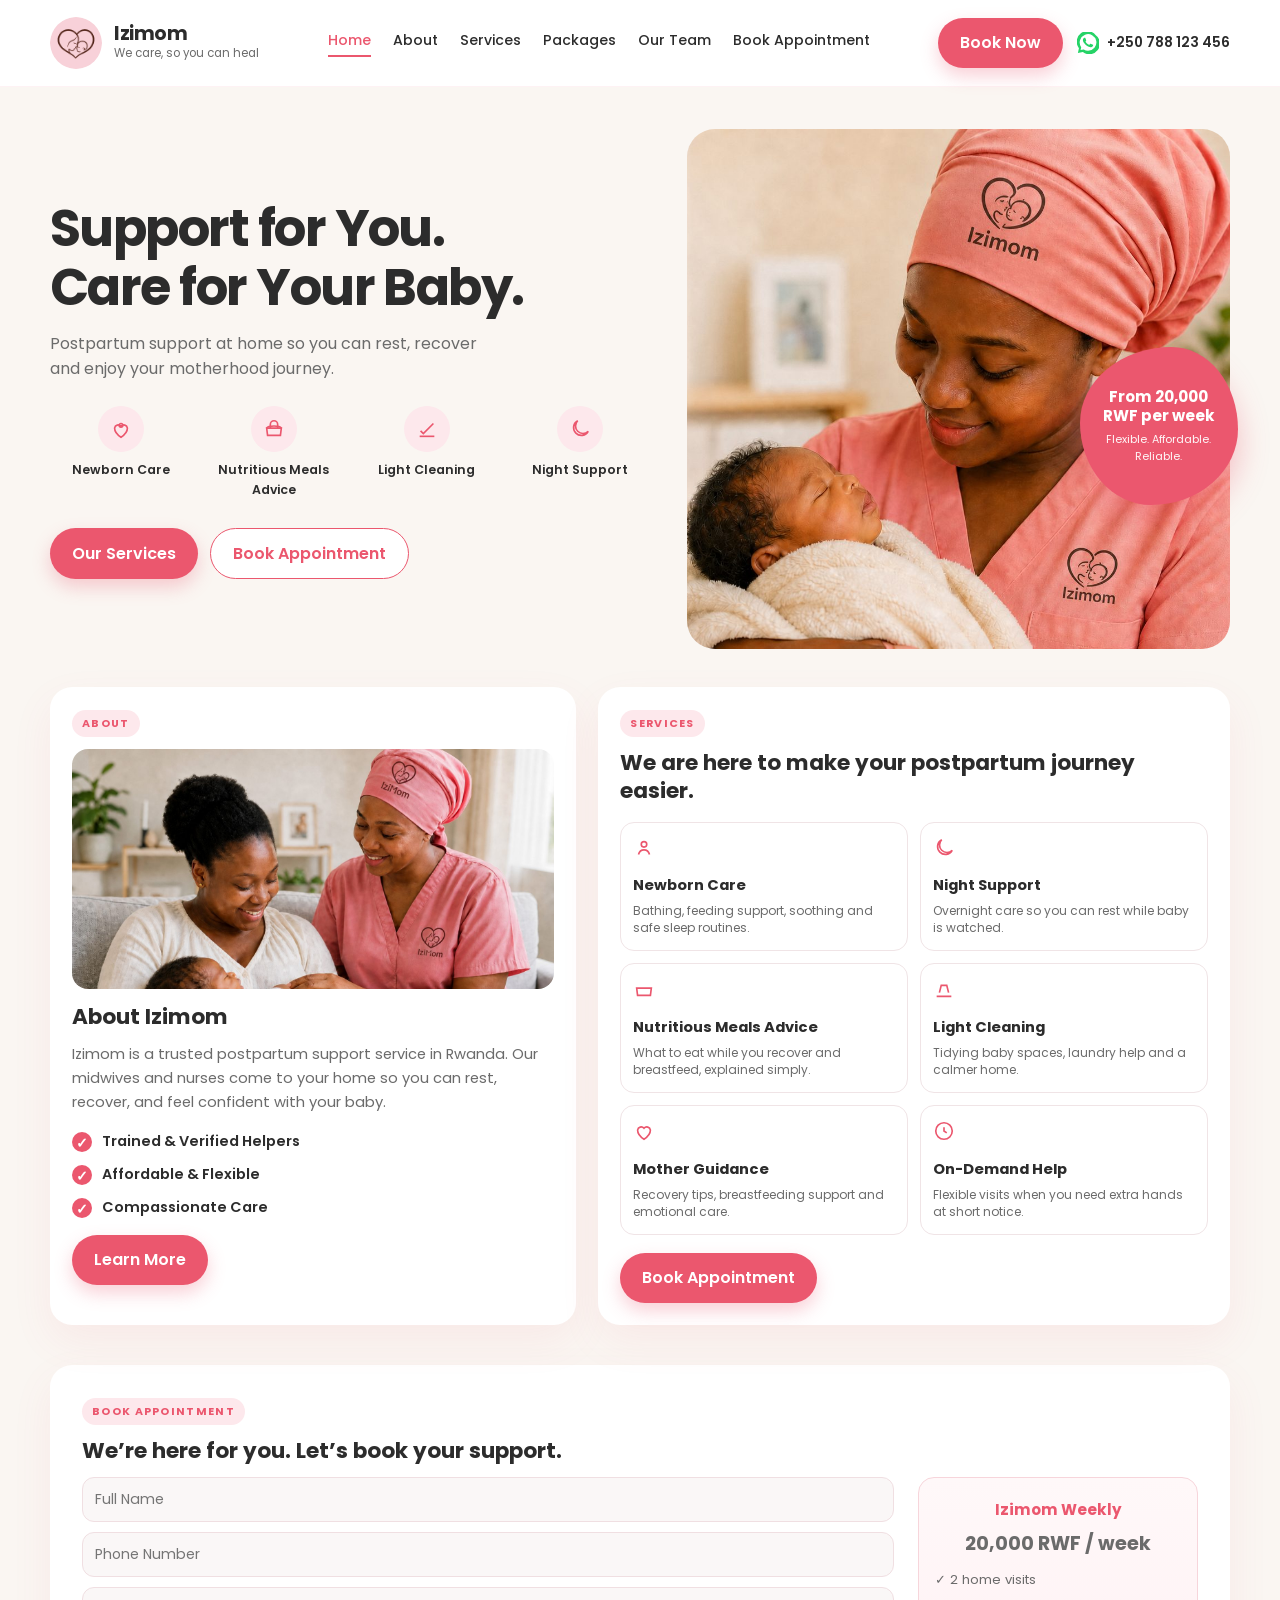
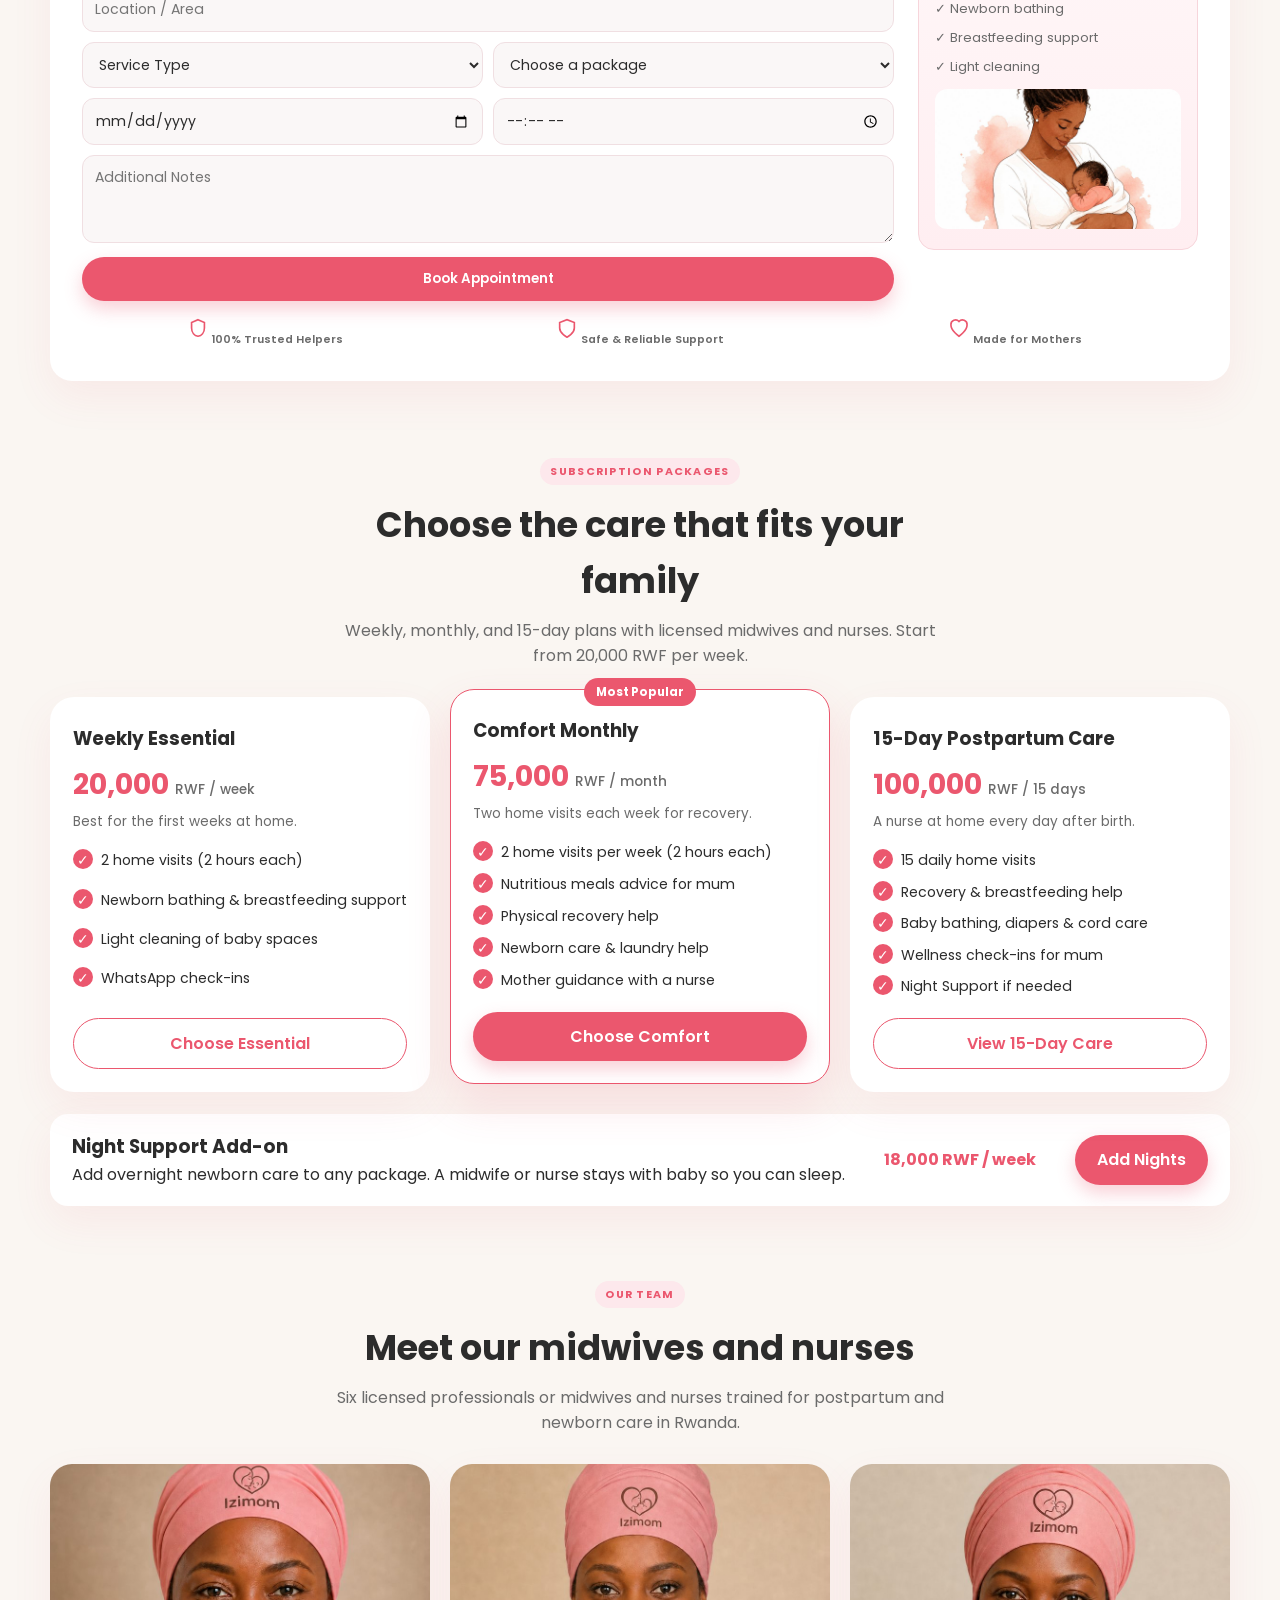
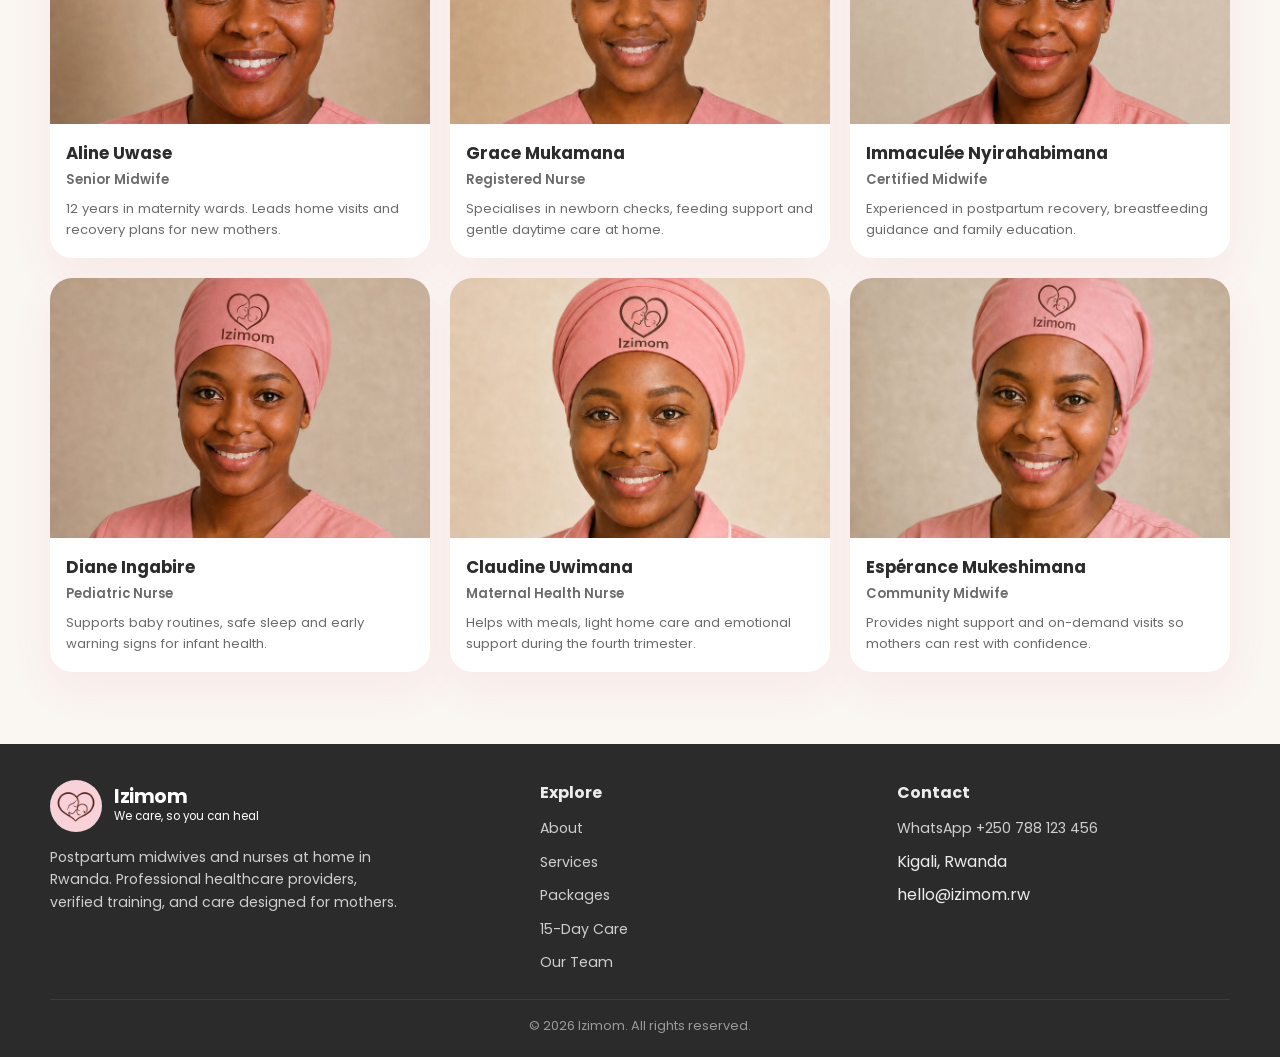
==== commit d68c2fb4: "Rename Nutritious Meals to Nutritious Meals Advice. Co-authored-by: Cursor <cursoragent@cursor.com>" ====
--- a/index.html
+++ b/index.html
@@ -65,7 +65,7 @@
               <span class="feature-icon">
                 <svg viewBox="0 0 24 24" fill="none" stroke="currentColor" stroke-width="1.8"><path d="M4 11h16l-1 8H5l-1-8z"/><path d="M8 11V7a4 4 0 0 1 8 0v4"/><path d="M4 11c2-3 14-3 16 0"/></svg>
               </span>
-              Nutritious Meals
+              Nutritious Meals Advice
             </div>
             <div class="feature">
               <span class="feature-icon">
@@ -130,8 +130,8 @@
             </div>
             <div class="service-card">
               <svg viewBox="0 0 24 24" fill="none" stroke="currentColor" stroke-width="1.8"><path d="M4 11h16l-1 8H5l-1-8z"/></svg>
-              <h3>Nutritious Meals</h3>
-              <p>Warm, nourishing meals prepared for recovery and breastfeeding.</p>
+              <h3>Nutritious Meals Advice</h3>
+              <p>What to eat while you recover and breastfeed, explained simply.</p>
             </div>
             <div class="service-card">
               <svg viewBox="0 0 24 24" fill="none" stroke="currentColor" stroke-width="1.8"><path d="M4 20h16M7 16l2-8h6l2 8"/></svg>
@@ -176,7 +176,7 @@
                   <option value="">Service Type</option>
                   <option>Newborn Care</option>
                   <option>Night Support</option>
-                  <option>Nutritious Meals</option>
+                  <option>Nutritious Meals Advice</option>
                   <option>Light Cleaning</option>
                   <option>Mother Guidance</option>
                   <option>On-Demand Help</option>
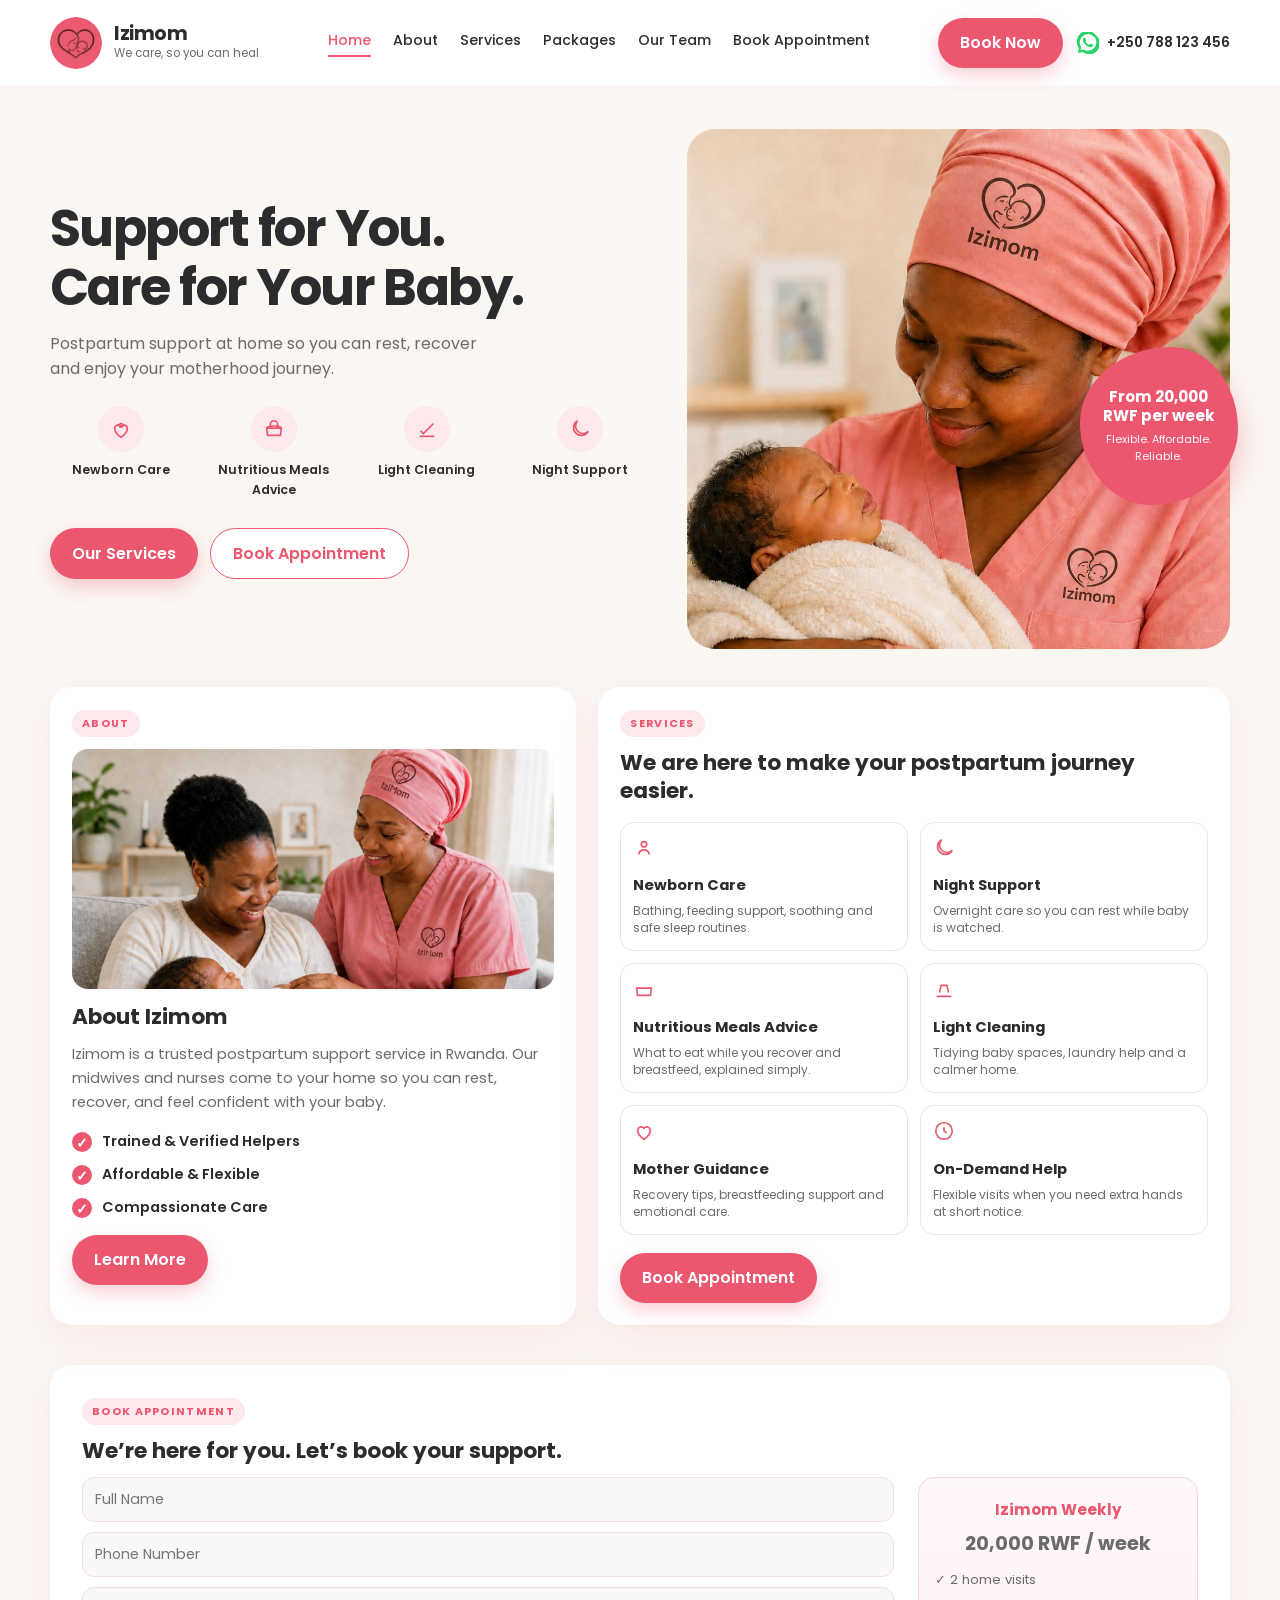
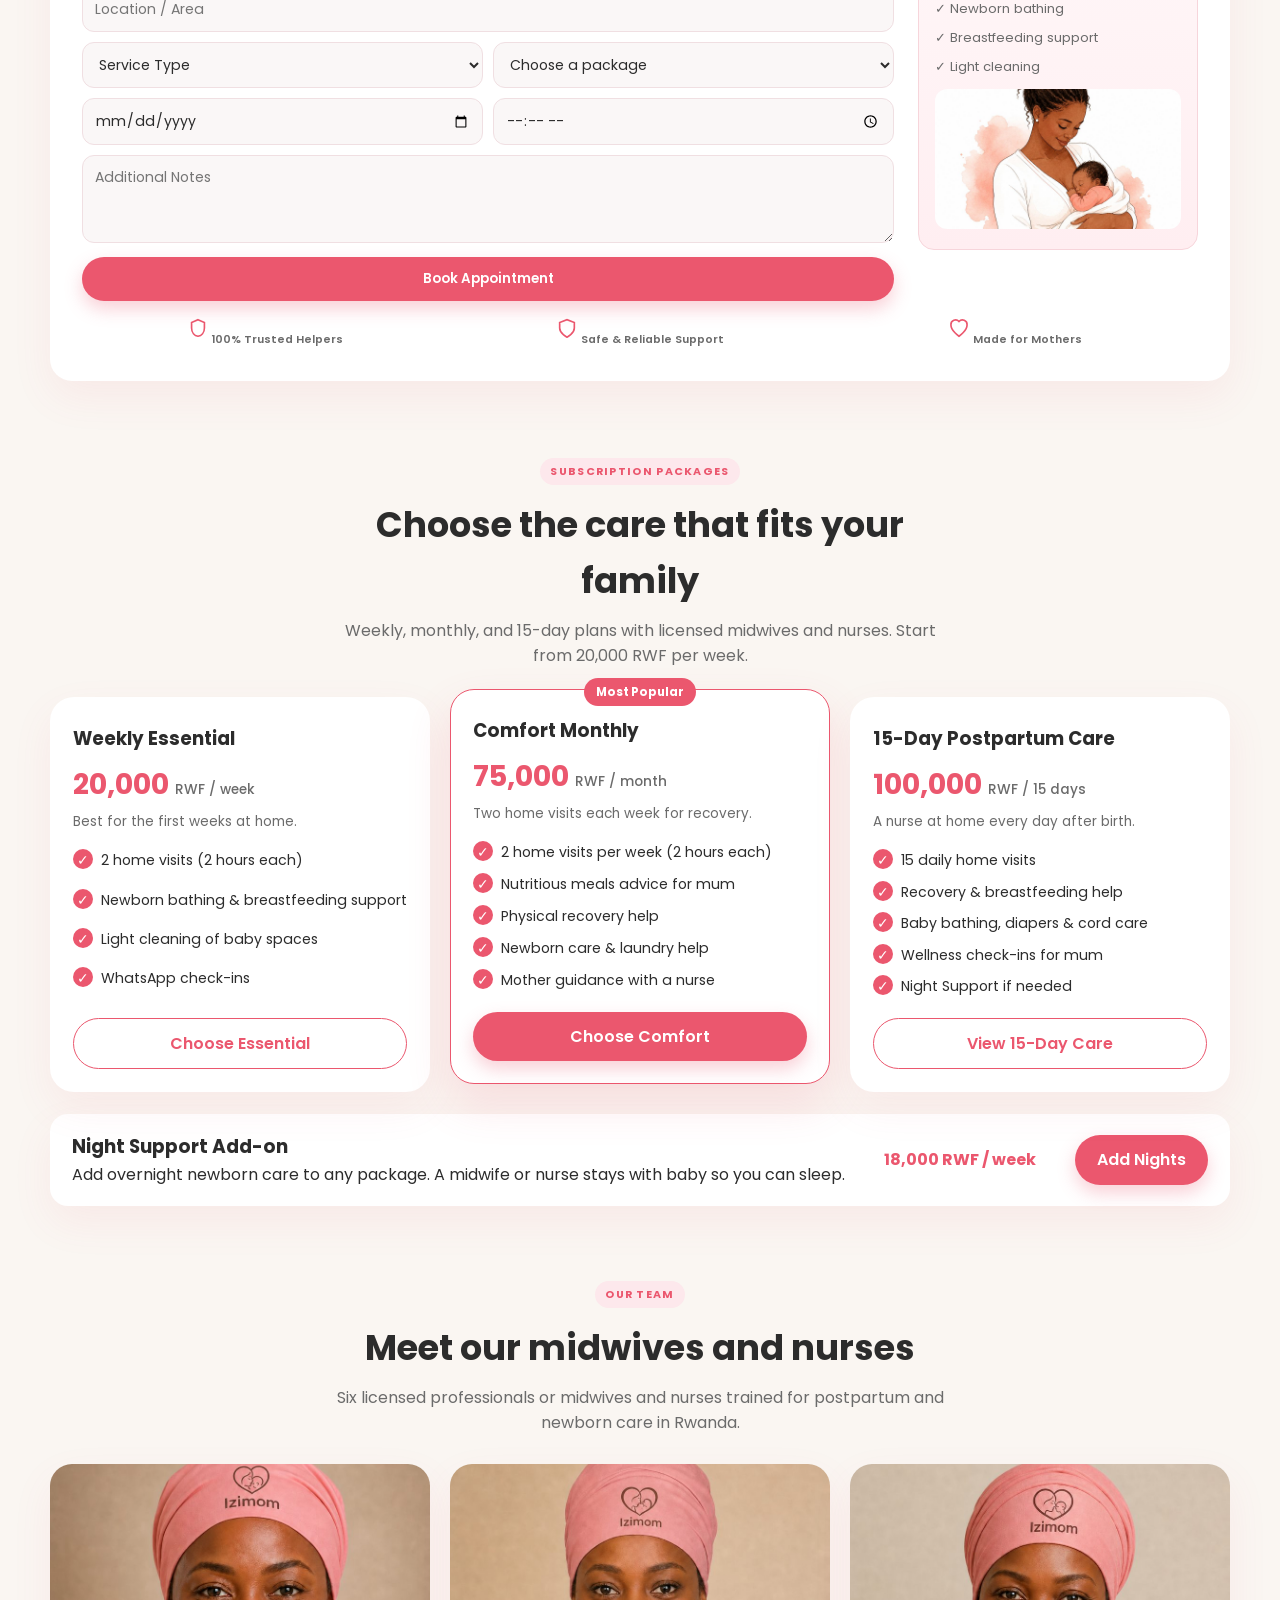
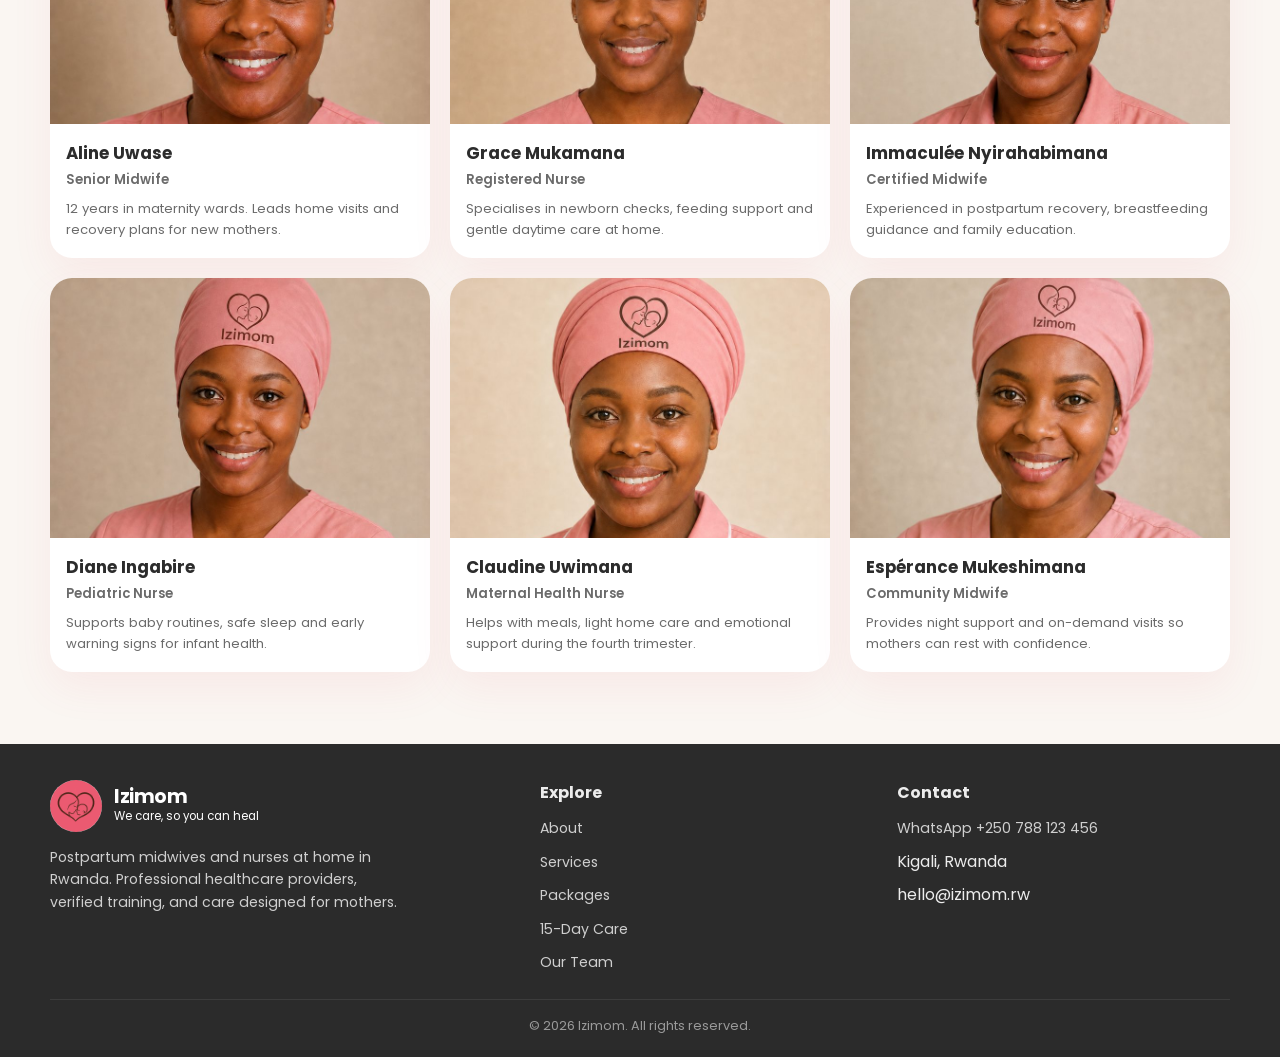
==== commit 54fe74cc: "Match the logo pink to the Our Services button coral. Co-authored-by: Cursor <cursoragent@cursor.com" ====
--- a/index.html
+++ b/index.html
@@ -5,7 +5,7 @@
   <meta name="viewport" content="width=device-width, initial-scale=1.0">
   <title>Izimom | We care, so you can heal</title>
   <meta name="description" content="Trusted postpartum support at home in Rwanda. Midwives and nurses helping new mothers rest, recover, and care for their babies.">
-  <link rel="icon" href="images/logo-icon.png?v=6" type="image/png">
+  <link rel="icon" href="images/logo-icon.png?v=7" type="image/png">
   <link rel="preconnect" href="https://fonts.googleapis.com">
   <link rel="preconnect" href="https://fonts.gstatic.com" crossorigin>
   <link href="https://fonts.googleapis.com/css2?family=Poppins:wght@400;500;600;700;800&display=swap" rel="stylesheet">
@@ -15,7 +15,7 @@
   <header class="header">
     <div class="container header-inner">
       <a class="brand" href="#home">
-        <img src="images/logo-icon.png?v=6" alt="Izimom logo">
+        <img src="images/logo-icon.png?v=7" alt="Izimom logo">
         <span class="brand-text">
           <strong>Izimom</strong>
           <span>We care, so you can heal</span>
@@ -366,7 +366,7 @@
     <div class="container footer-grid">
       <div>
         <a class="brand" href="#home">
-          <img src="images/logo-icon.png?v=6" alt="">
+          <img src="images/logo-icon.png?v=7" alt="">
           <span class="brand-text">
             <strong>Izimom</strong>
             <span>We care, so you can heal</span>
